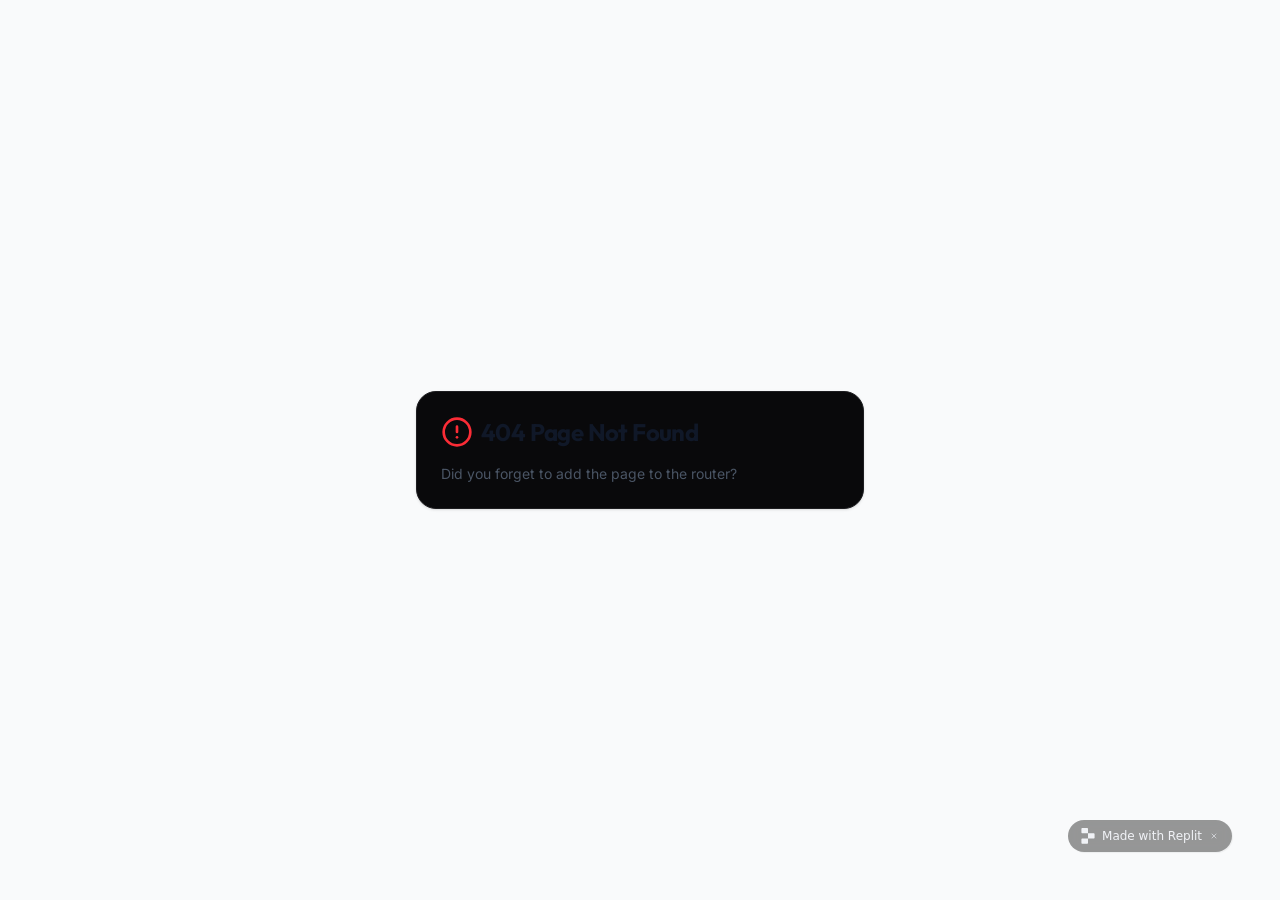
==== index.html @ 991da62d "test" ====
<!DOCTYPE html>
<html lang="en">
  <head>
    <meta charset="UTF-8" />
    <meta name="viewport" content="width=device-width, initial-scale=1.0, maximum-scale=1" />

    <title>VocalFluxStudio | Secure Dubbing & Voiceover Platform</title>
    <meta name="description" content="VocalFluxStudio is a secure, no-contact voice dubbing marketplace. Voice. Secure. Delivered. No calls. No leaks. Just perfect dubs." />

    <meta property="og:title" content="VocalFluxStudio | Secure Dubbing Platform" />
    <meta property="og:description" content="Secure, no-contact voice dubbing marketplace. End-to-End Encrypted. Verified Studios." />
    <meta property="og:type" content="website" />
    <meta property="og:image" content="opengraph.jpg" />
    <meta name="twitter:card" content="summary_large_image" />
    <meta name="twitter:site" content="@VocalFluxStudio" />
    <meta name="twitter:title" content="VocalFluxStudio" />
    <meta name="twitter:description" content="Voice. Secure. Delivered. The professional platform for voiceovers and dubbing." />
    <meta name="twitter:image" content="opengraph.jpg" />

    <link rel="icon" type="image/png" href="favicon.png" />
    
    <!-- Ultra-Robust Font Loading -->
    <link rel="preconnect" href="https://fonts.googleapis.com" crossorigin>
    <link rel="preconnect" href="https://fonts.gstatic.com" crossorigin>
    <link href="https://fonts.googleapis.com/css2?family=Inter:wght@100..900&family=Outfit:wght@100..900&family=Space+Grotesk:wght@300..700&display=swap" rel="stylesheet" media="print" onload="this.media='all'">
    <noscript>
      <link href="https://fonts.googleapis.com/css2?family=Inter:wght@100..900&family=Outfit:wght@100..900&family=Space+Grotesk:wght@300..700&display=swap" rel="stylesheet">
    </noscript>
    <script type="module" crossorigin src="index-DhjGQhTn.js"></script>
    <link rel="stylesheet" crossorigin href="index-BLpfRZgO.css">
  </head>
  <body>
    <div id="root"></div>
  <script src="replit-pill.global.js" data-referral-code="n1iaxb34mnr5" data-repl-id="b7fa5604-c000-465d-a30b-2af49e72dc2f"></script></body>
</html>
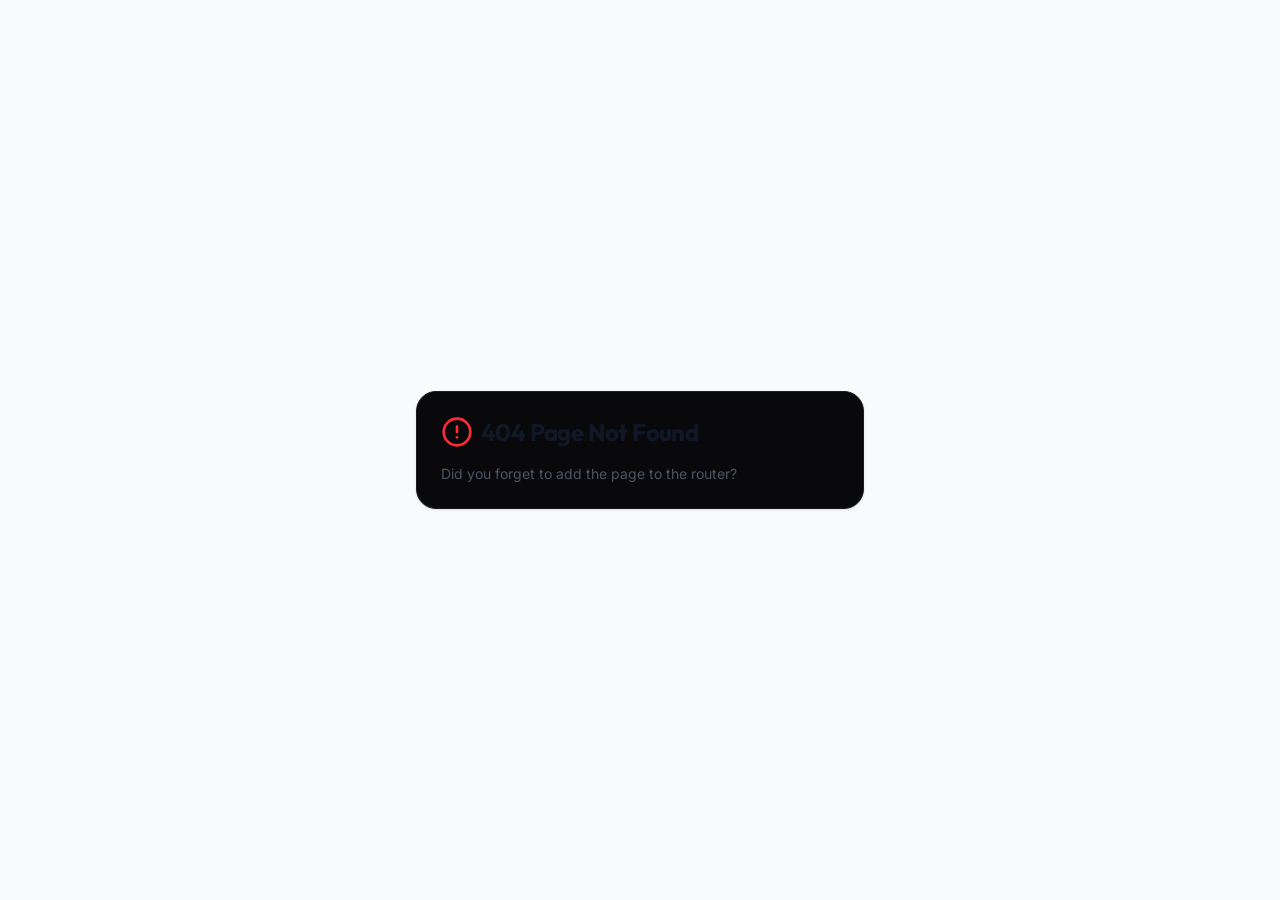
==== commit edf3250e: "done" ====
--- a/index.html
+++ b/index.html
@@ -31,5 +31,5 @@
   </head>
   <body>
     <div id="root"></div>
-  <script src="replit-pill.global.js" data-referral-code="n1iaxb34mnr5" data-repl-id="b7fa5604-c000-465d-a30b-2af49e72dc2f"></script></body>
+  </body>
 </html>
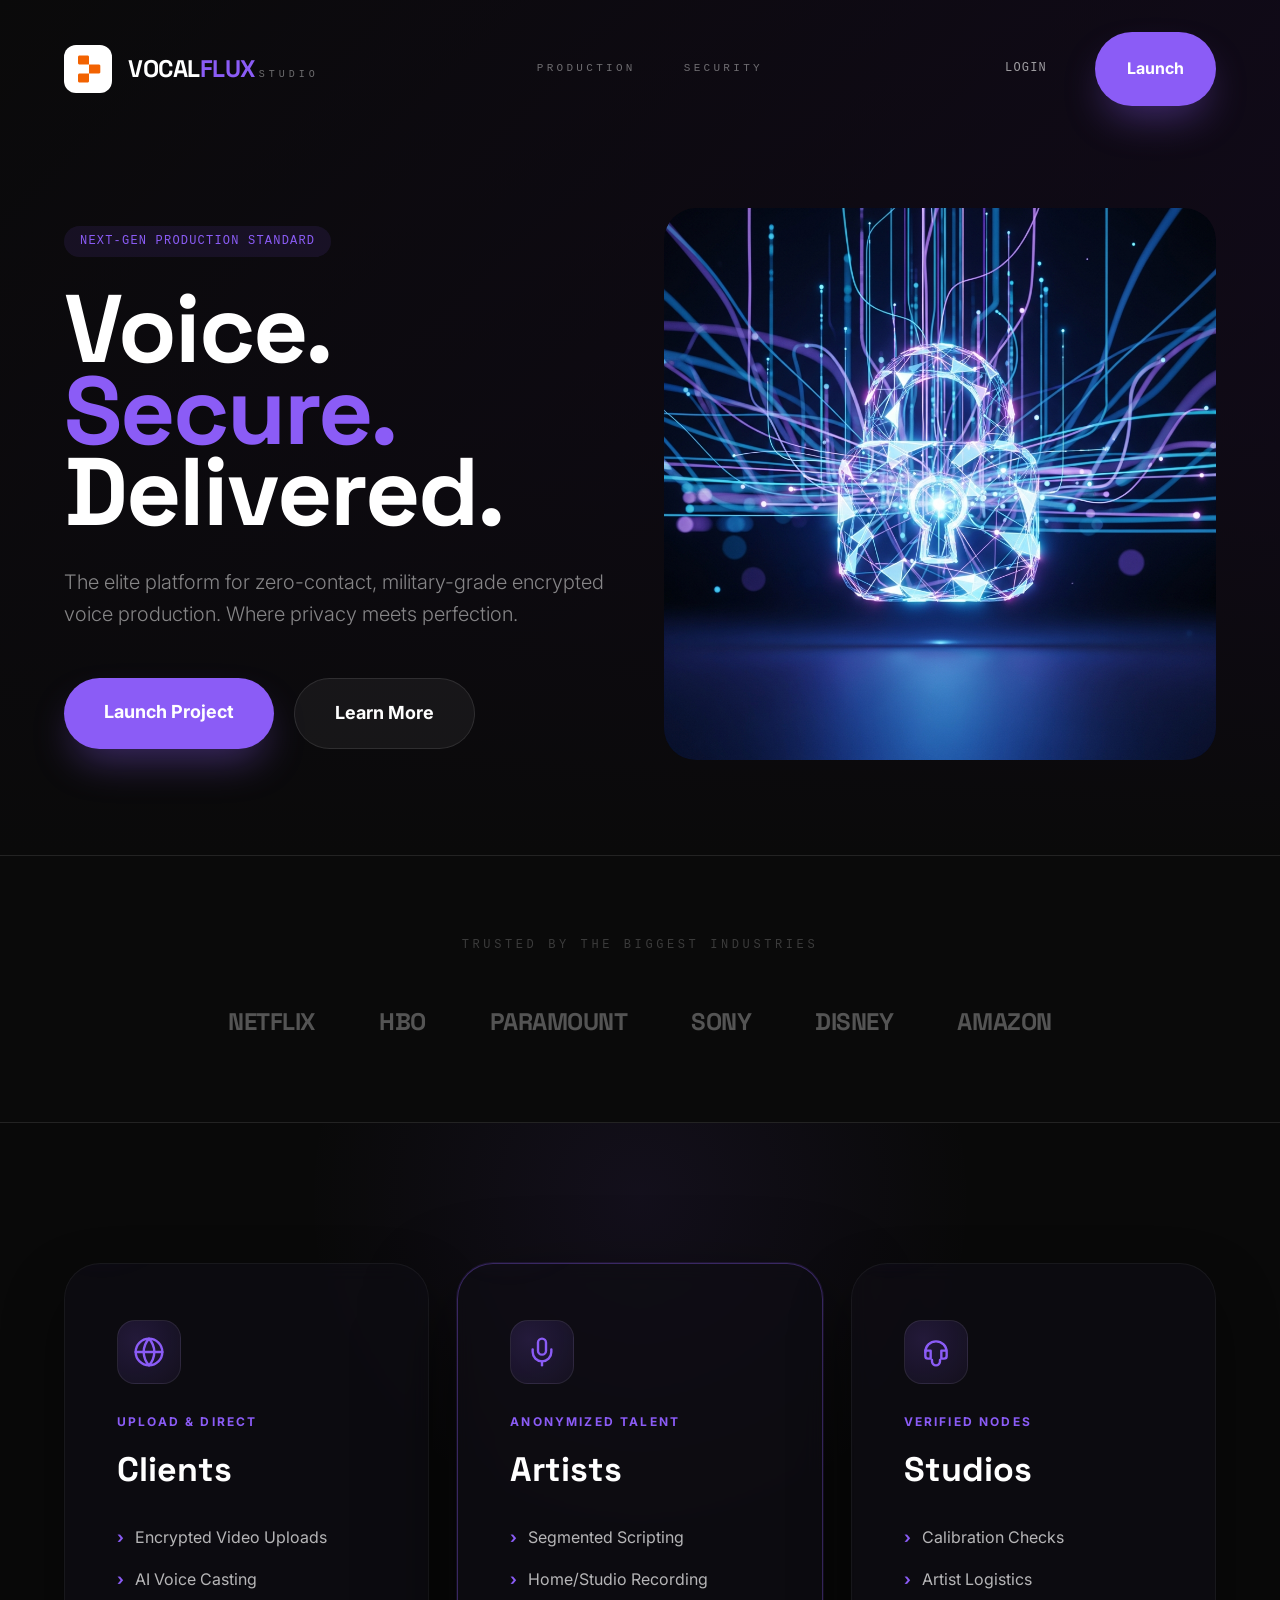
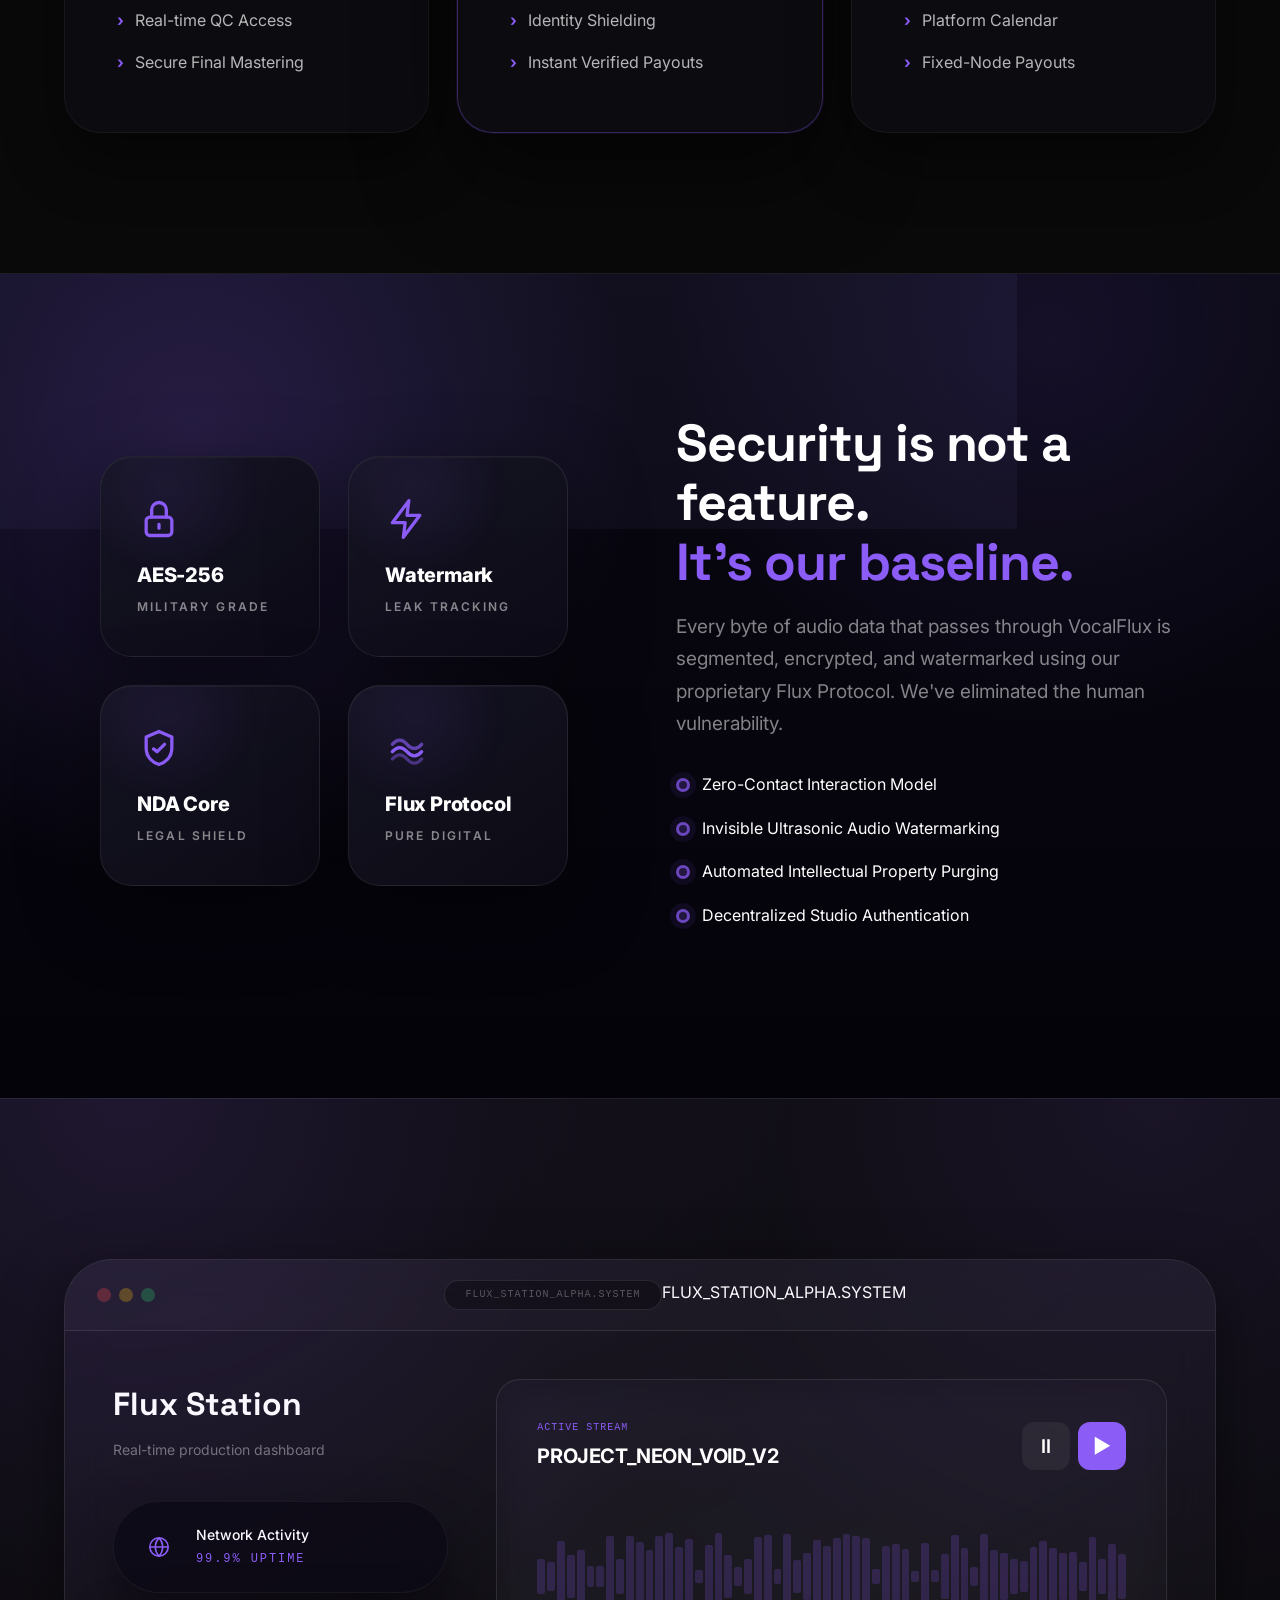
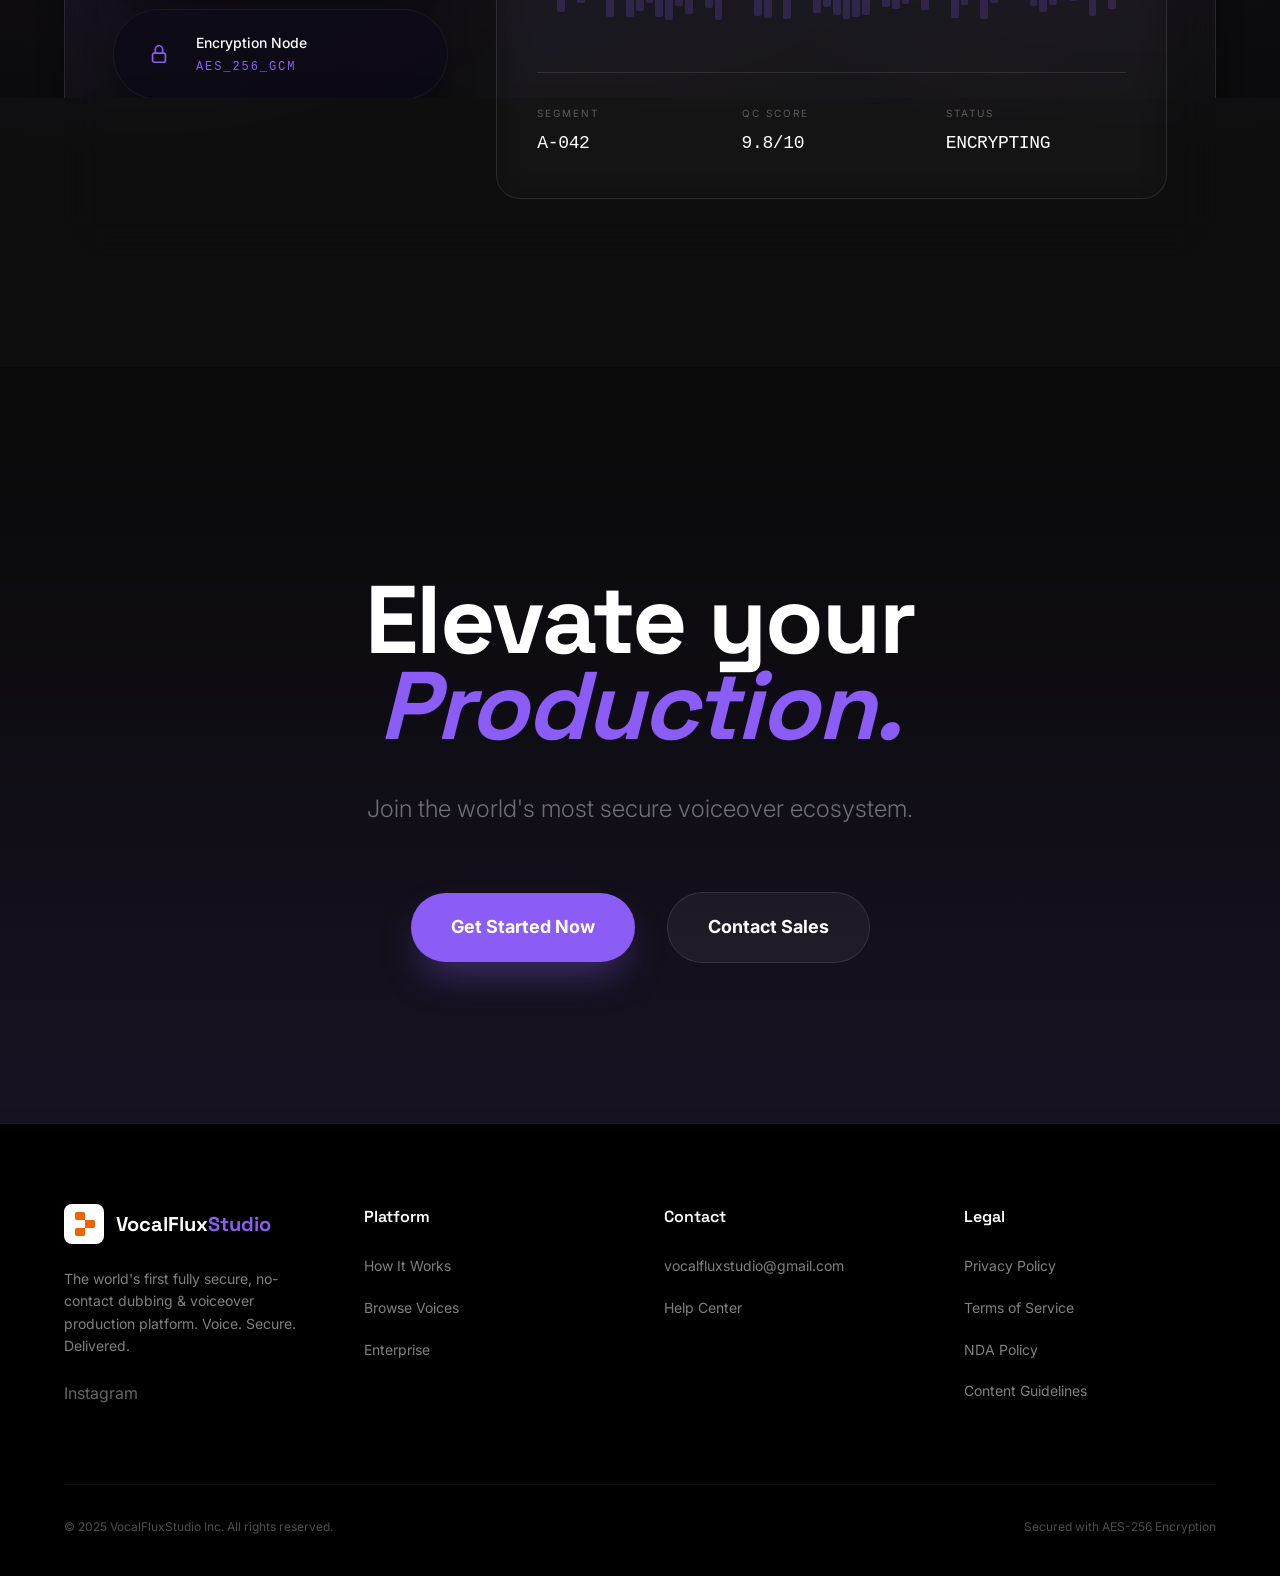
==== commit 8e2a35ae: "landing page" ====
--- a/index.html
+++ b/index.html
@@ -1,35 +1,373 @@
 <!DOCTYPE html>
 <html lang="en">
-  <head>
+<head>
     <meta charset="UTF-8" />
     <meta name="viewport" content="width=device-width, initial-scale=1.0, maximum-scale=1" />
-
     <title>VocalFluxStudio | Secure Dubbing & Voiceover Platform</title>
     <meta name="description" content="VocalFluxStudio is a secure, no-contact voice dubbing marketplace. Voice. Secure. Delivered. No calls. No leaks. Just perfect dubs." />
-
-    <meta property="og:title" content="VocalFluxStudio | Secure Dubbing Platform" />
-    <meta property="og:description" content="Secure, no-contact voice dubbing marketplace. End-to-End Encrypted. Verified Studios." />
-    <meta property="og:type" content="website" />
-    <meta property="og:image" content="opengraph.jpg" />
-    <meta name="twitter:card" content="summary_large_image" />
-    <meta name="twitter:site" content="@VocalFluxStudio" />
-    <meta name="twitter:title" content="VocalFluxStudio" />
-    <meta name="twitter:description" content="Voice. Secure. Delivered. The professional platform for voiceovers and dubbing." />
-    <meta name="twitter:image" content="opengraph.jpg" />
-
     <link rel="icon" type="image/png" href="favicon.png" />
-    
-    <!-- Ultra-Robust Font Loading -->
     <link rel="preconnect" href="https://fonts.googleapis.com" crossorigin>
     <link rel="preconnect" href="https://fonts.gstatic.com" crossorigin>
-    <link href="https://fonts.googleapis.com/css2?family=Inter:wght@100..900&family=Outfit:wght@100..900&family=Space+Grotesk:wght@300..700&display=swap" rel="stylesheet" media="print" onload="this.media='all'">
-    <noscript>
-      <link href="https://fonts.googleapis.com/css2?family=Inter:wght@100..900&family=Outfit:wght@100..900&family=Space+Grotesk:wght@300..700&display=swap" rel="stylesheet">
-    </noscript>
-    <script type="module" crossorigin src="index-DhjGQhTn.js"></script>
-    <link rel="stylesheet" crossorigin href="index-BLpfRZgO.css">
-  </head>
-  <body>
-    <div id="root"></div>
-  </body>
+    <link href="https://fonts.googleapis.com/css2?family=Inter:wght@100..900&family=Outfit:wght@100..900&family=Space+Grotesk:wght@300..700&display=swap" rel="stylesheet">
+    <link rel="stylesheet" href="styles.css">
+</head>
+<body>
+    <!-- Navigation -->
+    <nav id="navbar" class="navbar">
+        <div class="container">
+            <div class="nav-content">
+                <a href="/" class="logo">
+                    <div class="logo-icon">
+                        <img src="favicon.png" alt="VocalFluxStudio">
+                    </div>
+                    <div class="logo-text">
+                        <span class="logo-main">VOCAL<span class="logo-accent">FLUX</span></span>
+                        <span class="logo-sub">Studio</span>
+                    </div>
+                </a>
+                <div class="nav-links">
+                    <a href="#how-it-works">Production</a>
+                    <a href="#features">Security</a>
+                </div>
+                <div class="nav-actions">
+                    <a href="/auth" class="btn-ghost">Login</a>
+                    <a href="/auth" class="btn-primary">Launch</a>
+                </div>
+                <button class="mobile-menu-toggle" id="mobileMenuToggle">
+                    <span></span>
+                    <span></span>
+                    <span></span>
+                </button>
+            </div>
+        </div>
+        <!-- Mobile Menu -->
+        <div class="mobile-menu" id="mobileMenu">
+            <div class="mobile-menu-content">
+                <a href="#how-it-works" class="mobile-link">Production</a>
+                <a href="#features" class="mobile-link">Security</a>
+                <a href="/auth" class="btn-outline-mobile">Login</a>
+                <a href="/auth" class="btn-primary-mobile">Launch Project</a>
+            </div>
+        </div>
+    </nav>
+
+    <!-- Hero Section -->
+    <section class="hero">
+        <div class="hero-background">
+            <div class="hero-overlay"></div>
+        </div>
+        <div class="container">
+            <div class="hero-content">
+                <div class="hero-text">
+                    <div class="badge">Next-Gen Production Standard</div>
+                    <h1>Voice.<br><span class="accent">Secure.</span><br>Delivered.</h1>
+                    <p>The elite platform for zero-contact, military-grade encrypted voice production. Where privacy meets perfection.</p>
+                    <div class="hero-actions">
+                        <a href="/auth" class="btn-primary-large">Launch Project</a>
+                        <a href="#features" class="btn-outline-large">Learn More</a>
+                    </div>
+                </div>
+                <div class="hero-image">
+                    <div class="image-wrapper">
+                        <img src="hero.png" alt="VocalFluxStudio Platform">
+                    </div>
+                </div>
+            </div>
+        </div>
+    </section>
+
+    <!-- Trusted By Section -->
+    <section class="trusted-by">
+        <div class="container">
+            <p class="section-label">Trusted by the biggest industries</p>
+            <div class="brands">
+                <span>NETFLIX</span>
+                <span>HBO</span>
+                <span>PARAMOUNT</span>
+                <span>SONY</span>
+                <span>DISNEY</span>
+                <span>AMAZON</span>
+            </div>
+        </div>
+    </section>
+
+    <!-- How It Works Section -->
+    <section id="how-it-works" class="how-it-works">
+        <div class="container">
+            <div class="how-cards">
+                <article class="how-card">
+                    <div class="how-icon globe">
+                        <svg viewBox="0 0 24 24" fill="none" stroke="currentColor" stroke-linecap="round" stroke-linejoin="round">
+                            <circle cx="12" cy="12" r="10" />
+                            <path d="M2 12h20" />
+                            <path d="M12 2a15.3 15.3 0 0 1 4 10 15.3 15.3 0 0 1-4 10 15.3 15.3 0 0 1-4-10 15.3 15.3 0 0 1 4-10Z" />
+                        </svg>
+                    </div>
+                    <p class="how-kicker">Upload & Direct</p>
+                    <h3>Clients</h3>
+                    <ul class="how-list">
+                        <li>Encrypted Video Uploads</li>
+                        <li>AI Voice Casting</li>
+                        <li>Real-time QC Access</li>
+                        <li>Secure Final Mastering</li>
+                    </ul>
+                </article>
+                <article class="how-card featured">
+                    <div class="how-icon mic">
+                        <svg viewBox="0 0 24 24" fill="none" stroke="currentColor" stroke-linecap="round" stroke-linejoin="round">
+                            <rect x="9" y="2" width="6" height="12" rx="3" />
+                            <path d="M5 10v2a7 7 0 0 0 14 0v-2" />
+                            <path d="M12 19v3" />
+                        </svg>
+                    </div>
+                    <p class="how-kicker">Anonymized Talent</p>
+                    <h3>Artists</h3>
+                    <ul class="how-list">
+                        <li>Segmented Scripting</li>
+                        <li>Home/Studio Recording</li>
+                        <li>Identity Shielding</li>
+                        <li>Instant Verified Payouts</li>
+                    </ul>
+                </article>
+                <article class="how-card">
+                    <div class="how-icon headset">
+                        <svg viewBox="0 0 24 24" fill="none" stroke="currentColor" stroke-linecap="round" stroke-linejoin="round">
+                            <path d="M4 12a8 8 0 0 1 16 0v3a2 2 0 0 1-2 2h-2v-6h4" />
+                            <path d="M4 12v3a2 2 0 0 0 2 2h2v-6H4" />
+                            <path d="M9 18v1a3 3 0 0 0 6 0v-1" />
+                        </svg>
+                    </div>
+                    <p class="how-kicker">Verified Nodes</p>
+                    <h3>Studios</h3>
+                    <ul class="how-list">
+                        <li>Calibration Checks</li>
+                        <li>Artist Logistics</li>
+                        <li>Platform Calendar</li>
+                        <li>Fixed-Node Payouts</li>
+                    </ul>
+                </article>
+            </div>
+        </div>
+    </section>
+
+    <!-- Security Features Section -->
+    <section id="features" class="security-features">
+        <div class="container">
+            <div class="security-layout">
+                <div class="security-left">
+                    <div class="security-grid">
+                        <article class="security-item">
+                            <div class="security-icon" aria-hidden="true">
+                                <svg viewBox="0 0 24 24" fill="none" stroke="currentColor" stroke-linecap="round" stroke-linejoin="round">
+                                    <rect x="5" y="11" width="14" height="10" rx="2" />
+                                    <path d="M8 11V7a4 4 0 0 1 8 0v4" />
+                                    <path d="M12 15v2" />
+                                </svg>
+                            </div>
+                            <div class="security-title">AES-256</div>
+                            <div class="security-desc">Military grade</div>
+                        </article>
+                        <article class="security-item">
+                            <div class="security-icon" aria-hidden="true">
+                                <svg viewBox="0 0 24 24" fill="none" stroke="currentColor" stroke-linecap="round" stroke-linejoin="round">
+                                    <path d="M13 2 4 14h7l-1 8 9-12h-7l1-8Z" />
+                                </svg>
+                            </div>
+                            <div class="security-title">Watermark</div>
+                            <div class="security-desc">Leak tracking</div>
+                        </article>
+                        <article class="security-item">
+                            <div class="security-icon" aria-hidden="true">
+                                <svg viewBox="0 0 24 24" fill="none" stroke="currentColor" stroke-linecap="round" stroke-linejoin="round">
+                                    <path d="M12 3 5 6v6c0 5 3.5 8 7 9 3.5-1 7-4 7-9V6l-7-3Z" />
+                                    <path d="M9 12.5 11 14l4-4" />
+                                </svg>
+                            </div>
+                            <div class="security-title">NDA Core</div>
+                            <div class="security-desc">Legal shield</div>
+                        </article>
+                        <article class="security-item">
+                            <div class="security-icon" aria-hidden="true">
+                                <svg viewBox="0 0 24 24" fill="none" stroke="currentColor" stroke-linecap="round" stroke-linejoin="round">
+                                    <path d="M4 14c2.5-3 5.5-3 8 0s5.5 3 8 0" />
+                                    <path d="M4 10c2.5-3 5.5-3 8 0s5.5 3 8 0" opacity="0.65" />
+                                    <path d="M4 18c2.5-3 5.5-3 8 0s5.5 3 8 0" opacity="0.45" />
+                                </svg>
+                            </div>
+                            <div class="security-title">Flux Protocol</div>
+                            <div class="security-desc">Pure digital</div>
+                        </article>
+                    </div>
+                </div>
+                <div class="security-right">
+                    <div class="security-heading">
+                        <h2>Security is not a feature.<br><span class="accent">It's our baseline.</span></h2>
+                        <p>Every byte of audio data that passes through VocalFlux is segmented, encrypted, and watermarked using our proprietary Flux Protocol. We've eliminated the human vulnerability.</p>
+                    </div>
+                    <ul class="security-points">
+                        <li><span class="point-dot"></span>Zero-Contact Interaction Model</li>
+                        <li><span class="point-dot"></span>Invisible Ultrasonic Audio Watermarking</li>
+                        <li><span class="point-dot"></span>Automated Intellectual Property Purging</li>
+                        <li><span class="point-dot"></span>Decentralized Studio Authentication</li>
+                    </ul>
+                </div>
+            </div>
+        </div>
+    </section>
+
+    <!-- Flux Station Dashboard Section -->
+    <section class="flux-station-section">
+        <div class="container">
+            <div class="flux-station-card">
+                <div class="flux-station-header">
+                    <div class="window-controls">
+                        <span class="window-dot red"></span>
+                        <span class="window-dot yellow"></span>
+                        <span class="window-dot green"></span>
+                    </div>
+                    <div class="flux-station-title">FLUX_STATION_ALPHA.SYSTEM</div>
+                </div>
+                <div class="flux-station-content">
+                    <div class="flux-station-sidebar">
+                        <div class="flux-station-info">
+                            <h3>Flux Station</h3>
+                            <p>Real-time production dashboard</p>
+                        </div>
+                        <div class="flux-station-stats">
+                            <div class="flux-stat-item">
+                                <div class="flux-stat-icon" aria-hidden="true">
+                                    <svg viewBox="0 0 24 24" fill="none" stroke="currentColor" stroke-linecap="round" stroke-linejoin="round">
+                                        <circle cx="12" cy="12" r="10" />
+                                        <path d="M2 12h20" />
+                                        <path d="M12 2a15.3 15.3 0 0 1 4 10 15.3 15.3 0 0 1-4 10 15.3 15.3 0 0 1-4-10 15.3 15.3 0 0 1 4-10Z" />
+                                    </svg>
+                                </div>
+                                <div class="flux-stat-details">
+                                    <div class="flux-stat-label">Network Activity</div>
+                                    <div class="flux-stat-value">99.9% Uptime</div>
+                                </div>
+                            </div>
+                            <div class="flux-stat-item">
+                                <div class="flux-stat-icon" aria-hidden="true">
+                                    <svg viewBox="0 0 24 24" fill="none" stroke="currentColor" stroke-linecap="round" stroke-linejoin="round">
+                                        <rect x="5" y="11" width="14" height="10" rx="2" />
+                                        <path d="M8 11V7a4 4 0 0 1 8 0v4" />
+                                    </svg>
+                                </div>
+                                <div class="flux-stat-details">
+                                    <div class="flux-stat-label">Encryption Node</div>
+                                    <div class="flux-stat-value">AES_256_GCM</div>
+                                </div>
+                            </div>
+                            <div class="flux-stat-item">
+                                <div class="flux-stat-icon" aria-hidden="true">
+                                    <svg viewBox="0 0 24 24" fill="none" stroke="currentColor" stroke-linecap="round" stroke-linejoin="round">
+                                        <path d="M4 18c2.5-3 5.5-3 8 0s5.5 3 8 0" />
+                                        <path d="M4 10c2.5-3 5.5-3 8 0s5.5 3 8 0" opacity="0.65" />
+                                        <path d="M4 6c2.5-3 5.5-3 8 0s5.5 3 8 0" opacity="0.4" />
+                                    </svg>
+                                </div>
+                                <div class="flux-stat-details">
+                                    <div class="flux-stat-label">Latency Score</div>
+                                    <div class="flux-stat-value">12ms GLOBAL</div>
+                                </div>
+                            </div>
+                        </div>
+                    </div>
+                    <div class="flux-station-main">
+                        <div class="flux-station-panel">
+                            <div class="flux-panel-header">
+                                <div>
+                                    <div class="flux-panel-label">Active Stream</div>
+                                    <div class="flux-panel-title">PROJECT_NEON_VOID_V2</div>
+                                </div>
+                                <div class="flux-panel-actions">
+                                    <div class="flux-action-btn">⏸</div>
+                                    <div class="flux-action-btn primary">▶</div>
+                                </div>
+                            </div>
+                            <div class="flux-audio-visualizer">
+                                <div class="audio-bars" id="audioBars"></div>
+                            </div>
+                            <div class="flux-panel-stats">
+                                <div class="flux-panel-stat">
+                                    <div class="flux-panel-stat-label">Segment</div>
+                                    <div class="flux-panel-stat-value">A-042</div>
+                                </div>
+                                <div class="flux-panel-stat">
+                                    <div class="flux-panel-stat-label">QC Score</div>
+                                    <div class="flux-panel-stat-value">9.8/10</div>
+                                </div>
+                                <div class="flux-panel-stat">
+                                    <div class="flux-panel-stat-label">Status</div>
+                                    <div class="flux-panel-stat-value">ENCRYPTING</div>
+                                </div>
+                            </div>
+                        </div>
+                    </div>
+                </div>
+            </div>
+        </div>
+    </section>
+
+    <!-- CTA Section -->
+    <section class="cta-section">
+        <div class="container">
+            <h2>Elevate your<br><span class="accent italic">Production.</span></h2>
+            <p>Join the world's most secure voiceover ecosystem.</p>
+            <div class="cta-actions">
+                <a href="/auth" class="btn-primary-large">Get Started Now</a>
+                <a href="#contact" class="btn-outline-large">Contact Sales</a>
+            </div>
+        </div>
+    </section>
+
+    <!-- Footer -->
+    <footer class="footer">
+        <div class="container">
+            <div class="footer-content">
+                <div class="footer-col">
+                    <a href="/" class="footer-logo">
+                        <img src="favicon.png" alt="VocalFluxStudio" style="width: 40px; height: 40px; border-radius: 8px;">
+                        <span>VocalFlux<span class="accent">Studio</span></span>
+                    </a>
+                    <p>The world's first fully secure, no-contact dubbing & voiceover production platform. Voice. Secure. Delivered.</p>
+                    <div class="social-links">
+                        <a href="https://www.instagram.com/vocalflux_studio" target="_blank" rel="noopener noreferrer">Instagram</a>
+                    </div>
+                </div>
+                <div class="footer-col">
+                    <h4>Platform</h4>
+                    <ul>
+                        <li><a href="#how-it-works">How It Works</a></li>
+                        <li><a href="#features">Browse Voices</a></li>
+                        <li><a href="#enterprise">Enterprise</a></li>
+                    </ul>
+                </div>
+                <div class="footer-col">
+                    <h4>Contact</h4>
+                    <ul>
+                        <li><a href="mailto:vocalfluxstudio@gmail.com">vocalfluxstudio@gmail.com</a></li>
+                        <li><a href="#help">Help Center</a></li>
+                    </ul>
+                </div>
+                <div class="footer-col">
+                    <h4>Legal</h4>
+                    <ul>
+                        <li><a href="#privacy">Privacy Policy</a></li>
+                        <li><a href="#terms">Terms of Service</a></li>
+                        <li><a href="#nda">NDA Policy</a></li>
+                        <li><a href="#guidelines">Content Guidelines</a></li>
+                    </ul>
+                </div>
+            </div>
+            <div class="footer-bottom">
+                <p>© 2025 VocalFluxStudio Inc. All rights reserved.</p>
+                <p>Secured with AES-256 Encryption</p>
+            </div>
+        </div>
+    </footer>
+
+    <script src="script.js"></script>
+</body>
 </html>
--- a/styles.css
+++ b/styles.css
@@ -0,0 +1,1263 @@
+/* Base Styles */
+* {
+    margin: 0;
+    padding: 0;
+    box-sizing: border-box;
+}
+
+:root {
+    --primary: #8b5cf6;
+    --background: #0a0a0a;
+    --foreground: #ffffff;
+    --white-10: rgba(255, 255, 255, 0.1);
+    --white-20: rgba(255, 255, 255, 0.2);
+    --white-30: rgba(255, 255, 255, 0.3);
+    --white-40: rgba(255, 255, 255, 0.4);
+    --white-50: rgba(255, 255, 255, 0.5);
+    --white-60: rgba(255, 255, 255, 0.6);
+    --white-70: rgba(255, 255, 255, 0.7);
+}
+
+body {
+    font-family: 'Inter', 'Outfit', 'Space Grotesk', sans-serif;
+    background-color: var(--background);
+    color: var(--foreground);
+    line-height: 1.6;
+    overflow-x: hidden;
+    position: relative;
+}
+
+body::before {
+    content: '';
+    position: fixed;
+    top: 0;
+    left: 0;
+    width: 100%;
+    height: 100%;
+    background-image: url('[data-uri]');
+    opacity: 0.4;
+    pointer-events: none;
+    z-index: 1;
+}
+
+.container {
+    max-width: 1200px;
+    margin: 0 auto;
+    padding: 0 24px;
+}
+
+/* Navigation */
+.navbar {
+    position: fixed;
+    top: 0;
+    width: 100%;
+    z-index: 1000;
+    padding: 32px 0;
+    background: transparent;
+    transition: all 0.5s ease;
+}
+
+.navbar.scrolled {
+    padding: 16px 0;
+    background: rgba(10, 10, 10, 0.4);
+    backdrop-filter: blur(24px);
+    -webkit-backdrop-filter: blur(24px);
+    border-bottom: 1px solid var(--white-10);
+}
+
+.nav-content {
+    display: flex;
+    align-items: center;
+    justify-content: space-between;
+}
+
+.logo {
+    display: flex;
+    align-items: center;
+    gap: 16px;
+    text-decoration: none;
+    color: var(--foreground);
+}
+
+.logo-icon {
+    width: 48px;
+    height: 48px;
+    border-radius: 12px;
+    background: white;
+    padding: 6px;
+    display: flex;
+    align-items: center;
+    justify-content: center;
+    overflow: hidden;
+}
+
+.logo-icon img {
+    width: 100%;
+    height: 100%;
+    object-fit: contain;
+}
+
+.logo-main {
+    font-family: 'Space Grotesk', sans-serif;
+    font-weight: 900;
+    font-size: 24px;
+    letter-spacing: -0.02em;
+}
+
+.logo-accent {
+    color: var(--primary);
+}
+
+.logo-sub {
+    font-size: 10px;
+    font-family: monospace;
+    letter-spacing: 0.4em;
+    color: var(--white-40);
+    text-transform: uppercase;
+    line-height: 1;
+}
+
+.nav-links {
+    display: none;
+    gap: 48px;
+}
+
+.nav-links a {
+    font-size: 11px;
+    font-family: monospace;
+    text-transform: uppercase;
+    letter-spacing: 0.3em;
+    color: var(--white-40);
+    text-decoration: none;
+    transition: color 0.3s;
+}
+
+.nav-links a:hover {
+    color: var(--primary);
+}
+
+.nav-actions {
+    display: none;
+    gap: 24px;
+    align-items: center;
+}
+
+.btn-ghost {
+    padding: 12px 24px;
+    background: transparent;
+    color: var(--white-60);
+    text-decoration: none;
+    font-family: monospace;
+    font-size: 12px;
+    letter-spacing: 0.1em;
+    text-transform: uppercase;
+    border-radius: 999px;
+    transition: all 0.3s;
+}
+
+.btn-ghost:hover {
+    color: var(--foreground);
+    background: var(--white-10);
+}
+
+.btn-primary {
+    padding: 24px 32px;
+    background: var(--primary);
+    color: var(--foreground);
+    text-decoration: none;
+    font-weight: bold;
+    border-radius: 999px;
+    box-shadow: 0 20px 40px -10px rgba(139, 92, 246, 0.4);
+    transition: all 0.5s;
+}
+
+.btn-primary:hover {
+    transform: scale(1.05);
+    background: rgba(139, 92, 246, 0.9);
+}
+
+.mobile-menu-toggle {
+    display: flex;
+    flex-direction: column;
+    gap: 4px;
+    background: transparent;
+    border: none;
+    cursor: pointer;
+    padding: 8px;
+}
+
+.mobile-menu-toggle span {
+    width: 24px;
+    height: 2px;
+    background: var(--white-60);
+    transition: all 0.3s;
+}
+
+.mobile-menu {
+    display: none;
+    position: fixed;
+    inset: 0;
+    top: 0;
+    height: 100vh;
+    width: 100%;
+    background: rgba(10, 10, 10, 0.98);
+    backdrop-filter: blur(48px);
+    z-index: 999;
+    padding: 120px 48px;
+}
+
+.mobile-menu.active {
+    display: flex;
+    flex-direction: column;
+    align-items: center;
+    justify-content: center;
+    gap: 48px;
+}
+
+.mobile-link {
+    font-size: 36px;
+    font-weight: bold;
+    color: var(--foreground);
+    text-decoration: none;
+    transition: color 0.3s;
+}
+
+.mobile-link:hover {
+    color: var(--primary);
+}
+
+.btn-outline-mobile,
+.btn-primary-mobile {
+    width: 100%;
+    padding: 24px;
+    border-radius: 999px;
+    text-decoration: none;
+    text-align: center;
+    font-size: 20px;
+    font-weight: bold;
+}
+
+.btn-outline-mobile {
+    border: 1px solid var(--white-10);
+    color: var(--foreground);
+}
+
+.btn-primary-mobile {
+    background: var(--primary);
+    color: var(--foreground);
+}
+
+@media (min-width: 768px) {
+    .nav-links,
+    .nav-actions {
+        display: flex;
+    }
+    
+    .mobile-menu-toggle {
+        display: none;
+    }
+}
+
+/* Hero Section */
+.hero {
+    min-height: 95vh;
+    display: flex;
+    align-items: center;
+    padding-top: 120px;
+    position: relative;
+    overflow: hidden;
+}
+
+.hero-background {
+    position: absolute;
+    inset: 0;
+    z-index: 0;
+    background: linear-gradient(135deg, var(--background) 0%, #1a0a2e 100%);
+}
+
+.hero-overlay {
+    position: absolute;
+    inset: 0;
+    background: linear-gradient(to bottom, rgba(10, 10, 10, 0.4), rgba(10, 10, 10, 0.6), var(--background));
+}
+
+.hero-content {
+    position: relative;
+    z-index: 10;
+    display: grid;
+    grid-template-columns: 1fr;
+    gap: 48px;
+    align-items: center;
+}
+
+.hero-text {
+    max-width: 600px;
+}
+
+.badge {
+    display: inline-flex;
+    align-items: center;
+    gap: 8px;
+    padding: 6px 16px;
+    border-radius: 999px;
+    background: rgba(139, 92, 246, 0.1);
+    color: var(--primary);
+    font-size: 12px;
+    font-family: monospace;
+    text-transform: uppercase;
+    letter-spacing: 0.1em;
+    margin-bottom: 32px;
+}
+
+.hero-text h1 {
+    font-size: 72px;
+    font-weight: 900;
+    line-height: 0.85;
+    letter-spacing: -0.02em;
+    margin-bottom: 32px;
+    font-family: 'Space Grotesk', sans-serif;
+}
+
+.hero-text .accent {
+    color: var(--primary);
+}
+
+.hero-text p {
+    font-size: 20px;
+    color: var(--white-50);
+    margin-bottom: 48px;
+    line-height: 1.6;
+    font-weight: 300;
+}
+
+.hero-actions {
+    display: flex;
+    flex-direction: column;
+    gap: 20px;
+}
+
+.btn-primary-large,
+.btn-outline-large {
+    padding: 20px 40px;
+    border-radius: 999px;
+    text-decoration: none;
+    font-size: 18px;
+    font-weight: bold;
+    text-align: center;
+    transition: all 0.5s;
+}
+
+.btn-primary-large {
+    background: var(--primary);
+    color: var(--foreground);
+    box-shadow: 0 20px 40px -10px rgba(139, 92, 246, 0.4);
+}
+
+.btn-primary-large:hover {
+    transform: scale(1.02);
+    background: rgba(139, 92, 246, 0.9);
+}
+
+.btn-outline-large {
+    border: 1px solid var(--white-10);
+    color: var(--foreground);
+    background: rgba(255, 255, 255, 0.05);
+}
+
+.btn-outline-large:hover {
+    background: rgba(255, 255, 255, 0.1);
+    border-color: var(--white-20);
+}
+
+.hero-image {
+    display: none;
+}
+
+.image-wrapper {
+    width: 100%;
+    height: 100%;
+    border-radius: 32px;
+    overflow: hidden;
+    position: relative;
+}
+
+.image-wrapper img {
+    width: 100%;
+    height: 100%;
+    object-fit: cover;
+    border-radius: 32px;
+}
+
+@media (min-width: 1024px) {
+    .hero-content {
+        grid-template-columns: 1fr 1fr;
+    }
+    
+    .hero-text h1 {
+        font-size: 96px;
+    }
+    
+    .hero-actions {
+        flex-direction: row;
+    }
+    
+    .hero-image {
+        display: block;
+    }
+    
+    .image-wrapper {
+        min-height: 500px;
+    }
+}
+
+/* Trusted By Section */
+.trusted-by {
+    padding: 80px 0;
+    border-top: 1px solid var(--white-10);
+    border-bottom: 1px solid var(--white-10);
+}
+
+.section-label {
+    text-align: center;
+    color: var(--white-20);
+    font-size: 12px;
+    font-family: monospace;
+    text-transform: uppercase;
+    letter-spacing: 0.3em;
+    margin-bottom: 48px;
+}
+
+.brands {
+    display: flex;
+    flex-wrap: wrap;
+    justify-content: center;
+    align-items: center;
+    gap: 64px;
+    opacity: 0.3;
+    filter: grayscale(100%);
+}
+
+.brands span {
+    font-size: 24px;
+    font-weight: 900;
+    letter-spacing: -0.02em;
+    font-family: 'Space Grotesk', sans-serif;
+}
+
+/* How It Works Section */
+.how-it-works {
+    padding: 140px 0;
+    background: radial-gradient(circle at 50% 10%, rgba(139, 92, 246, 0.08), transparent 36%), rgba(0, 0, 0, 0.12);
+}
+
+.how-cards {
+    display: grid;
+    grid-template-columns: 1fr;
+    gap: 32px;
+}
+
+.how-card {
+    position: relative;
+    padding: 56px 52px;
+    border-radius: 36px;
+    background: rgba(15, 14, 20, 0.7);
+    border: 1px solid rgba(255, 255, 255, 0.05);
+    box-shadow: 0 28px 60px rgba(0, 0, 0, 0.45);
+    overflow: hidden;
+    backdrop-filter: blur(10px);
+    -webkit-backdrop-filter: blur(10px);
+    transition: transform 0.35s ease, box-shadow 0.35s ease, border-color 0.35s ease;
+}
+
+.how-card::before {
+    content: '';
+    position: absolute;
+    inset: -40% auto auto -20%;
+    width: 220px;
+    height: 220px;
+    background: radial-gradient(circle, rgba(139, 92, 246, 0.12), transparent 60%);
+    filter: blur(10px);
+    opacity: 0.8;
+    pointer-events: none;
+    transition: opacity 0.3s ease, transform 0.3s ease;
+}
+
+.how-card.featured {
+    border-color: rgba(139, 92, 246, 0.35);
+    box-shadow: 0 40px 90px rgba(0, 0, 0, 0.55), 0 0 0 1px rgba(139, 92, 246, 0.14);
+}
+
+.how-card.featured::before {
+    opacity: 1;
+    transform: translate3d(12px, -8px, 0) scale(1.08);
+}
+
+.how-card:hover {
+    transform: translateY(-6px);
+    border-color: rgba(139, 92, 246, 0.3);
+    box-shadow: 0 44px 100px rgba(0, 0, 0, 0.6);
+}
+
+.how-card:hover::before {
+    opacity: 1;
+    transform: translate3d(8px, -6px, 0) scale(1.05);
+}
+
+.how-icon {
+    width: 64px;
+    height: 64px;
+    border-radius: 18px;
+    border: 1px solid rgba(255, 255, 255, 0.08);
+    display: inline-flex;
+    align-items: center;
+    justify-content: center;
+    margin-bottom: 28px;
+    background: radial-gradient(circle at 30% 30%, rgba(139, 92, 246, 0.18), rgba(139, 92, 246, 0.06));
+    color: var(--primary);
+}
+
+.how-icon svg {
+    width: 32px;
+    height: 32px;
+    stroke-width: 1.8;
+}
+
+.how-kicker {
+    font-size: 12px;
+    letter-spacing: 0.18em;
+    text-transform: uppercase;
+    color: var(--primary);
+    margin-bottom: 12px;
+    font-weight: 700;
+}
+
+.how-card h3 {
+    font-size: 34px;
+    font-weight: 900;
+    margin-bottom: 28px;
+    font-family: 'Space Grotesk', sans-serif;
+}
+
+.how-list {
+    list-style: none;
+    display: grid;
+    gap: 16px;
+}
+
+.how-list li {
+    color: var(--white-70);
+    font-size: 16px;
+    position: relative;
+    padding-left: 18px;
+}
+
+.how-list li::before {
+    content: "›";
+    position: absolute;
+    left: 0;
+    top: 0;
+    color: var(--primary);
+    font-weight: 700;
+}
+
+@media (min-width: 900px) {
+    .how-cards {
+        grid-template-columns: repeat(3, 1fr);
+        gap: 28px;
+    }
+
+    .how-card {
+        height: 100%;
+    }
+}
+
+/* Security Features Section */
+.security-features {
+    position: relative;
+    padding: 140px 0 170px;
+    background:
+        radial-gradient(circle at 15% 20%, rgba(139, 92, 246, 0.18), transparent 35%),
+        radial-gradient(circle at 82% 8%, rgba(139, 92, 246, 0.1), transparent 30%),
+        linear-gradient(180deg, #090812 0%, #04030a 100%);
+    border-top: 1px solid var(--white-10);
+    border-bottom: 1px solid var(--white-10);
+    overflow: hidden;
+}
+
+.security-features::before {
+    content: '';
+    position: absolute;
+    inset: 0;
+    background:
+        url('[data-uri]') repeat;
+    opacity: 0.35;
+    pointer-events: none;
+    mix-blend-mode: soft-light;
+    z-index: 0;
+}
+
+.security-features::after {
+    content: '';
+    position: absolute;
+    inset: 0;
+    background: linear-gradient(180deg, rgba(12, 11, 20, 0.7) 0%, rgba(6, 5, 11, 0.9) 70%, #06050b 100%);
+    pointer-events: none;
+    mix-blend-mode: screen;
+}
+
+.security-layout {
+    position: relative;
+    z-index: 1;
+    display: grid;
+    grid-template-columns: 1fr;
+    gap: 60px;
+    align-items: center;
+}
+
+.security-grid {
+    display: grid;
+    grid-template-columns: repeat(2, minmax(220px, 1fr));
+    gap: 28px;
+    max-width: 760px;
+}
+
+.security-left {
+    display: flex;
+    justify-content: center;
+}
+
+.security-item {
+    position: relative;
+    padding: 40px 36px;
+    border-radius: 32px;
+    background: linear-gradient(145deg, rgba(22, 21, 35, 0.92), rgba(12, 11, 22, 0.94));
+    border: 1px solid rgba(255, 255, 255, 0.08);
+    box-shadow:
+        0 24px 80px rgba(0, 0, 0, 0.45),
+        inset 0 1px 0 rgba(255, 255, 255, 0.04);
+    transition: transform 0.35s ease, border-color 0.35s ease, box-shadow 0.35s ease;
+    overflow: hidden;
+}
+
+.security-item::before {
+    content: '';
+    position: absolute;
+    inset: -40% auto auto -20%;
+    width: 220px;
+    height: 220px;
+    background: radial-gradient(circle, rgba(139, 92, 246, 0.12) 0%, transparent 60%);
+    filter: blur(8px);
+    opacity: 0.7;
+    transition: opacity 0.35s ease, transform 0.35s ease;
+    pointer-events: none;
+}
+
+.security-item:hover {
+    transform: translateY(-6px);
+    border-color: rgba(139, 92, 246, 0.35);
+    box-shadow:
+        0 32px 100px rgba(0, 0, 0, 0.55),
+        0 0 0 1px rgba(139, 92, 246, 0.06);
+}
+
+.security-item:hover::before {
+    opacity: 1;
+    transform: translate3d(8px, -6px, 0) scale(1.05);
+}
+
+.security-icon {
+    width: 44px;
+    height: 44px;
+    display: inline-flex;
+    align-items: center;
+    justify-content: center;
+    color: var(--primary);
+    margin-bottom: 18px;
+}
+
+.security-icon svg {
+    width: 100%;
+    height: 100%;
+    stroke-width: 1.8;
+}
+
+.security-title {
+    font-size: 20px;
+    font-weight: 800;
+    letter-spacing: -0.01em;
+    margin-bottom: 6px;
+}
+
+.security-desc {
+    font-size: 12px;
+    letter-spacing: 0.18em;
+    text-transform: uppercase;
+    color: var(--white-50);
+    font-weight: 600;
+}
+
+.security-right {
+    max-width: 640px;
+    margin: 0 auto;
+}
+
+.security-heading h2 {
+    font-size: 44px;
+    font-weight: 900;
+    line-height: 1.15;
+    margin-bottom: 18px;
+    letter-spacing: -0.02em;
+    font-family: 'Space Grotesk', sans-serif;
+}
+
+.security-heading p {
+    color: var(--white-50);
+    font-size: 18px;
+    line-height: 1.7;
+    margin-bottom: 32px;
+}
+
+.security-points {
+    list-style: none;
+    display: grid;
+    gap: 18px;
+    color: var(--foreground);
+    font-size: 16px;
+}
+
+.security-points li {
+    display: flex;
+    align-items: center;
+    gap: 12px;
+}
+
+.point-dot {
+    width: 14px;
+    height: 14px;
+    border-radius: 50%;
+    background: rgba(139, 92, 246, 0.22);
+    border: 3px solid rgba(139, 92, 246, 0.7);
+    box-shadow: 0 0 0 6px rgba(139, 92, 246, 0.08);
+    flex-shrink: 0;
+}
+
+@media (min-width: 1024px) {
+    .security-layout {
+        grid-template-columns: 1fr 1fr;
+        gap: 72px;
+    }
+
+    .security-right {
+        justify-self: end;
+    }
+}
+
+@media (min-width: 1200px) {
+    .security-heading h2 {
+        font-size: 52px;
+    }
+
+    .security-heading p {
+        font-size: 19px;
+    }
+}
+
+/* Flux Station Section */
+.flux-station-section {
+    padding: 160px 0;
+    background:
+        radial-gradient(circle at 10% 0%, rgba(139, 92, 246, 0.16), transparent 45%),
+        radial-gradient(circle at 90% 0%, rgba(139, 92, 246, 0.12), transparent 45%),
+        var(--background);
+    position: relative;
+    overflow: hidden;
+}
+
+.flux-station-card {
+    max-width: 1152px;
+    margin: 0 auto;
+    border-radius: 48px;
+    overflow: hidden;
+    background: rgba(255, 255, 255, 0.02);
+    backdrop-filter: blur(20px);
+    -webkit-backdrop-filter: blur(20px);
+    border: 1px solid var(--white-10);
+    box-shadow: 0 20px 60px rgba(0, 0, 0, 0.5);
+    position: relative;
+}
+
+.flux-station-card::before {
+    content: '';
+    position: absolute;
+    inset: 0;
+    background: linear-gradient(to bottom right, rgba(139, 92, 246, 0.05), transparent);
+    pointer-events: none;
+}
+
+.flux-station-header {
+    display: flex;
+    align-items: center;
+    gap: 12px;
+    padding: 20px 32px;
+    border-bottom: 1px solid var(--white-10);
+    background: rgba(255, 255, 255, 0.02);
+}
+
+.window-controls {
+    display: flex;
+    gap: 8px;
+}
+
+.window-dot {
+    width: 14px;
+    height: 14px;
+    border-radius: 50%;
+}
+
+.window-dot.red {
+    background: rgba(239, 68, 68, 0.3);
+}
+
+.window-dot.yellow {
+    background: rgba(234, 179, 8, 0.3);
+}
+
+.window-dot.green {
+    background: rgba(34, 197, 94, 0.3);
+}
+
+.flux-station-title {
+    flex: 1;
+    display: flex;
+    justify-content: center;
+}
+
+.flux-station-title::before {
+    content: 'FLUX_STATION_ALPHA.SYSTEM';
+    padding: 6px 20px;
+    border-radius: 999px;
+    background: rgba(0, 0, 0, 0.4);
+    border: 1px solid var(--white-10);
+    font-size: 10px;
+    color: var(--white-30);
+    font-family: monospace;
+    letter-spacing: 0.1em;
+}
+
+.flux-station-content {
+    padding: 48px;
+    display: grid;
+    grid-template-columns: 1fr;
+    gap: 48px;
+}
+
+.flux-station-sidebar {
+    display: flex;
+    flex-direction: column;
+    gap: 40px;
+}
+
+.flux-station-info h3 {
+    font-size: 32px;
+    font-weight: 900;
+    margin-bottom: 8px;
+    font-family: 'Space Grotesk', sans-serif;
+}
+
+.flux-station-info p {
+    color: var(--white-40);
+    font-size: 14px;
+}
+
+.flux-station-stats {
+    display: flex;
+    flex-direction: column;
+    gap: 16px;
+}
+
+.flux-stat-item {
+    padding: 22px 34px;
+    border-radius: 999px;
+    background: rgba(10, 9, 16, 0.96);
+    border: 1px solid rgba(255, 255, 255, 0.05);
+    display: flex;
+    align-items: center;
+    justify-content: space-between;
+    gap: 16px;
+    box-shadow: 0 22px 55px rgba(0, 0, 0, 0.6);
+    transition: border-color 0.25s ease, box-shadow 0.25s ease, transform 0.25s ease;
+}
+
+.flux-stat-icon {
+    display: flex;
+    align-items: center;
+    justify-content: center;
+    margin-right: 10px;
+    color: var(--primary);
+}
+
+.flux-stat-icon svg {
+    width: 22px;
+    height: 22px;
+    stroke-width: 1.8;
+}
+
+.flux-stat-details {
+    flex: 1;
+    display: flex;
+    flex-direction: column;
+}
+
+.flux-stat-label {
+    font-size: 14px;
+    color: var(--white-80);
+    font-weight: 500;
+    margin-bottom: 4px;
+}
+
+.flux-stat-value {
+    font-size: 12px;
+    font-family: monospace;
+    color: var(--primary);
+    text-transform: uppercase;
+    letter-spacing: 0.16em;
+}
+
+.flux-stat-item:hover {
+    transform: translateY(-3px);
+    border-color: rgba(139, 92, 246, 0.45);
+    box-shadow: 0 26px 60px rgba(0, 0, 0, 0.7);
+}
+
+.flux-station-main {
+    width: 100%;
+}
+
+.flux-station-panel {
+    background: rgba(255, 255, 255, 0.01);
+    backdrop-filter: blur(20px);
+    -webkit-backdrop-filter: blur(20px);
+    border: 1px solid var(--white-10);
+    border-radius: 24px;
+    padding: 40px;
+}
+
+.flux-panel-header {
+    display: flex;
+    justify-content: space-between;
+    align-items: center;
+    margin-bottom: 40px;
+}
+
+.flux-panel-label {
+    font-size: 10px;
+    color: var(--primary);
+    font-family: monospace;
+    text-transform: uppercase;
+    letter-spacing: 0.1em;
+    margin-bottom: 4px;
+}
+
+.flux-panel-title {
+    font-size: 20px;
+    font-weight: bold;
+    text-transform: uppercase;
+    letter-spacing: -0.02em;
+    color: var(--foreground);
+}
+
+.flux-panel-actions {
+    display: flex;
+    gap: 8px;
+}
+
+.flux-action-btn {
+    width: 48px;
+    height: 48px;
+    border-radius: 12px;
+    background: rgba(255, 255, 255, 0.05);
+    display: flex;
+    align-items: center;
+    justify-content: center;
+    color: var(--foreground);
+    font-size: 20px;
+    cursor: pointer;
+    transition: all 0.3s;
+}
+
+.flux-action-btn:hover {
+    background: rgba(255, 255, 255, 0.1);
+}
+
+.flux-action-btn.primary {
+    background: var(--primary);
+}
+
+.flux-action-btn.primary:hover {
+    background: rgba(139, 92, 246, 0.9);
+}
+
+.flux-audio-visualizer {
+    height: 128px;
+    display: flex;
+    align-items: center;
+    gap: 2px;
+    margin-bottom: 32px;
+}
+
+.audio-bars {
+    display: flex;
+    align-items: center;
+    justify-content: center;
+    gap: 2px;
+    width: 100%;
+    height: 100%;
+}
+
+.audio-bar {
+    flex: 1;
+    background: rgba(139, 92, 246, 0.2);
+    border-radius: 2px;
+    min-height: 10px;
+    animation: audioWave 1.5s ease-in-out infinite;
+}
+
+@keyframes audioWave {
+    0%, 100% {
+        height: 10px;
+    }
+    50% {
+        height: 80px;
+    }
+}
+
+.flux-panel-stats {
+    display: grid;
+    grid-template-columns: repeat(3, 1fr);
+    gap: 24px;
+    padding-top: 32px;
+    border-top: 1px solid var(--white-10);
+}
+
+.flux-panel-stat-label {
+    font-size: 10px;
+    color: var(--white-30);
+    text-transform: uppercase;
+    letter-spacing: 0.2em;
+    margin-bottom: 8px;
+}
+
+.flux-panel-stat-value {
+    font-size: 18px;
+    font-family: monospace;
+    color: var(--foreground);
+    letter-spacing: -0.02em;
+}
+
+@media (min-width: 1024px) {
+    .flux-station-content {
+        grid-template-columns: 1fr 2fr;
+    }
+}
+
+/* CTA Section */
+.cta-section {
+    padding: 160px 0;
+    text-align: center;
+    position: relative;
+    background: linear-gradient(to top, rgba(139, 92, 246, 0.1), transparent);
+}
+
+.cta-section h2 {
+    font-size: 96px;
+    font-weight: 900;
+    line-height: 0.9;
+    letter-spacing: -0.02em;
+    margin-bottom: 40px;
+    font-family: 'Space Grotesk', sans-serif;
+}
+
+.cta-section .accent {
+    color: var(--primary);
+}
+
+.cta-section .italic {
+    font-style: italic;
+}
+
+.cta-section p {
+    font-size: 24px;
+    color: var(--white-40);
+    margin-bottom: 64px;
+    font-weight: 300;
+}
+
+.cta-actions {
+    display: flex;
+    flex-direction: column;
+    align-items: center;
+    justify-content: center;
+    gap: 32px;
+}
+
+@media (min-width: 640px) {
+    .cta-actions {
+        flex-direction: row;
+    }
+}
+
+/* Footer */
+.footer {
+    background: black;
+    border-top: 1px solid var(--white-10);
+    padding: 80px 0 40px;
+}
+
+.footer-content {
+    display: grid;
+    grid-template-columns: 1fr;
+    gap: 48px;
+    margin-bottom: 64px;
+}
+
+.footer-logo {
+    display: flex;
+    align-items: center;
+    gap: 12px;
+    margin-bottom: 24px;
+    text-decoration: none;
+    color: var(--foreground);
+}
+
+.footer-logo img {
+    width: 40px;
+    height: 40px;
+    border-radius: 8px;
+    background: white;
+    padding: 4px;
+}
+
+.footer-logo span {
+    font-size: 20px;
+    font-weight: bold;
+    font-family: 'Space Grotesk', sans-serif;
+}
+
+.footer-col p {
+    color: var(--white-50);
+    font-size: 14px;
+    line-height: 1.6;
+    margin-bottom: 24px;
+}
+
+.footer-col h4 {
+    font-size: 16px;
+    font-weight: 600;
+    margin-bottom: 24px;
+    font-family: 'Space Grotesk', sans-serif;
+}
+
+.footer-col ul {
+    list-style: none;
+}
+
+.footer-col ul li {
+    margin-bottom: 16px;
+}
+
+.footer-col ul a {
+    color: var(--white-50);
+    text-decoration: none;
+    font-size: 14px;
+    transition: color 0.3s;
+}
+
+.footer-col ul a:hover {
+    color: var(--primary);
+}
+
+.social-links {
+    display: flex;
+    gap: 16px;
+}
+
+.social-links a {
+    color: var(--white-40);
+    text-decoration: none;
+    transition: color 0.3s;
+}
+
+.social-links a:hover {
+    color: var(--primary);
+}
+
+.footer-bottom {
+    border-top: 1px solid rgba(255, 255, 255, 0.05);
+    padding-top: 32px;
+    display: flex;
+    flex-direction: column;
+    justify-content: space-between;
+    align-items: center;
+    gap: 16px;
+    color: var(--white-30);
+    font-size: 12px;
+}
+
+@media (min-width: 768px) {
+    .footer-content {
+        grid-template-columns: repeat(4, 1fr);
+    }
+    
+    .footer-bottom {
+        flex-direction: row;
+    }
+}
+
+/* Smooth Scrolling */
+html {
+    scroll-behavior: smooth;
+}
+
+/* Utility Classes */
+.accent {
+    color: var(--primary);
+}
+
+/* Additional refinements */
+.feature-icon {
+    transition: transform 0.7s;
+}
+
+.feature-card:hover .feature-icon {
+    transform: scale(1.1);
+}
+
+.btn-primary-large {
+    position: relative;
+    overflow: hidden;
+}
+
+.btn-primary-large::before {
+    content: '';
+    position: absolute;
+    top: 50%;
+    left: 50%;
+    width: 0;
+    height: 0;
+    border-radius: 50%;
+    background: rgba(255, 255, 255, 0.2);
+    transform: translate(-50%, -50%);
+    transition: width 0.6s, height 0.6s;
+}
+
+.btn-primary-large:hover::before {
+    width: 300px;
+    height: 300px;
+}
+
+/* Improve text rendering */
+h1, h2, h3, h4 {
+    -webkit-font-smoothing: antialiased;
+    -moz-osx-font-smoothing: grayscale;
+    text-rendering: optimizeLegibility;
+}
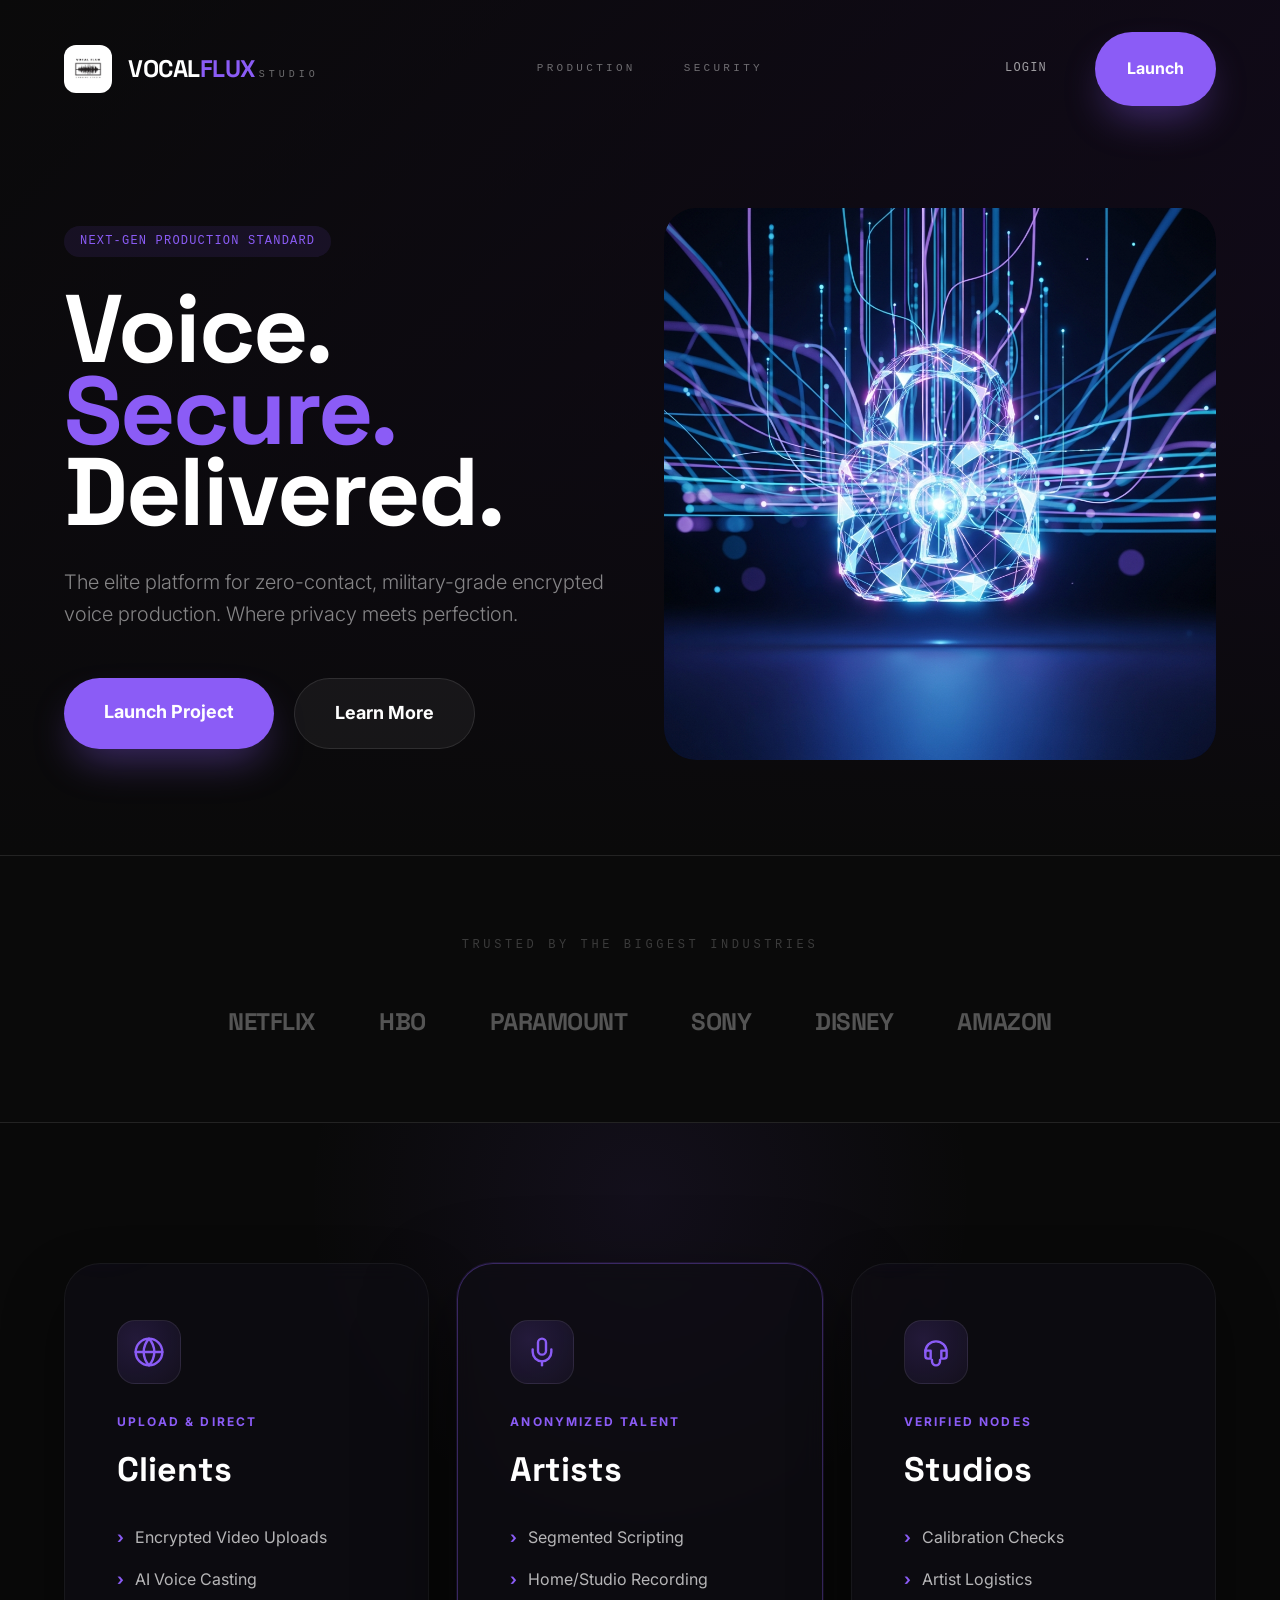
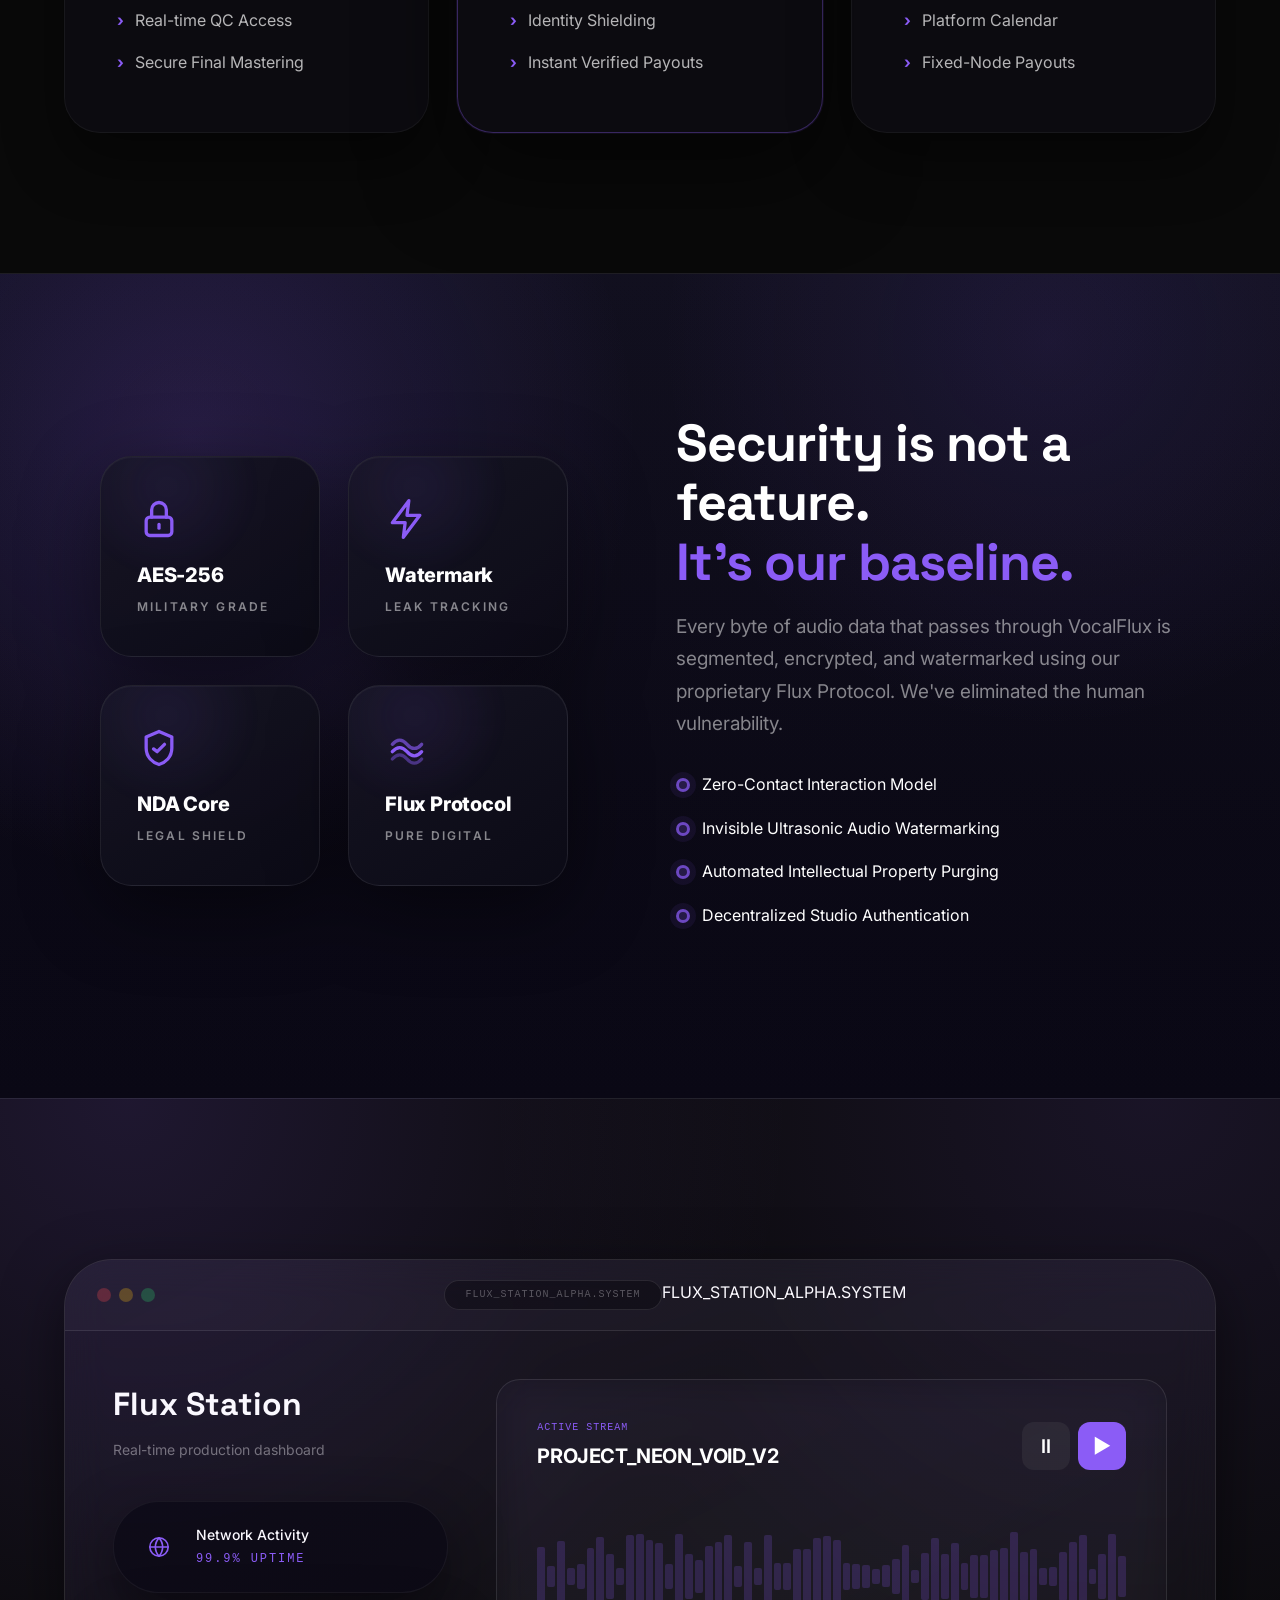
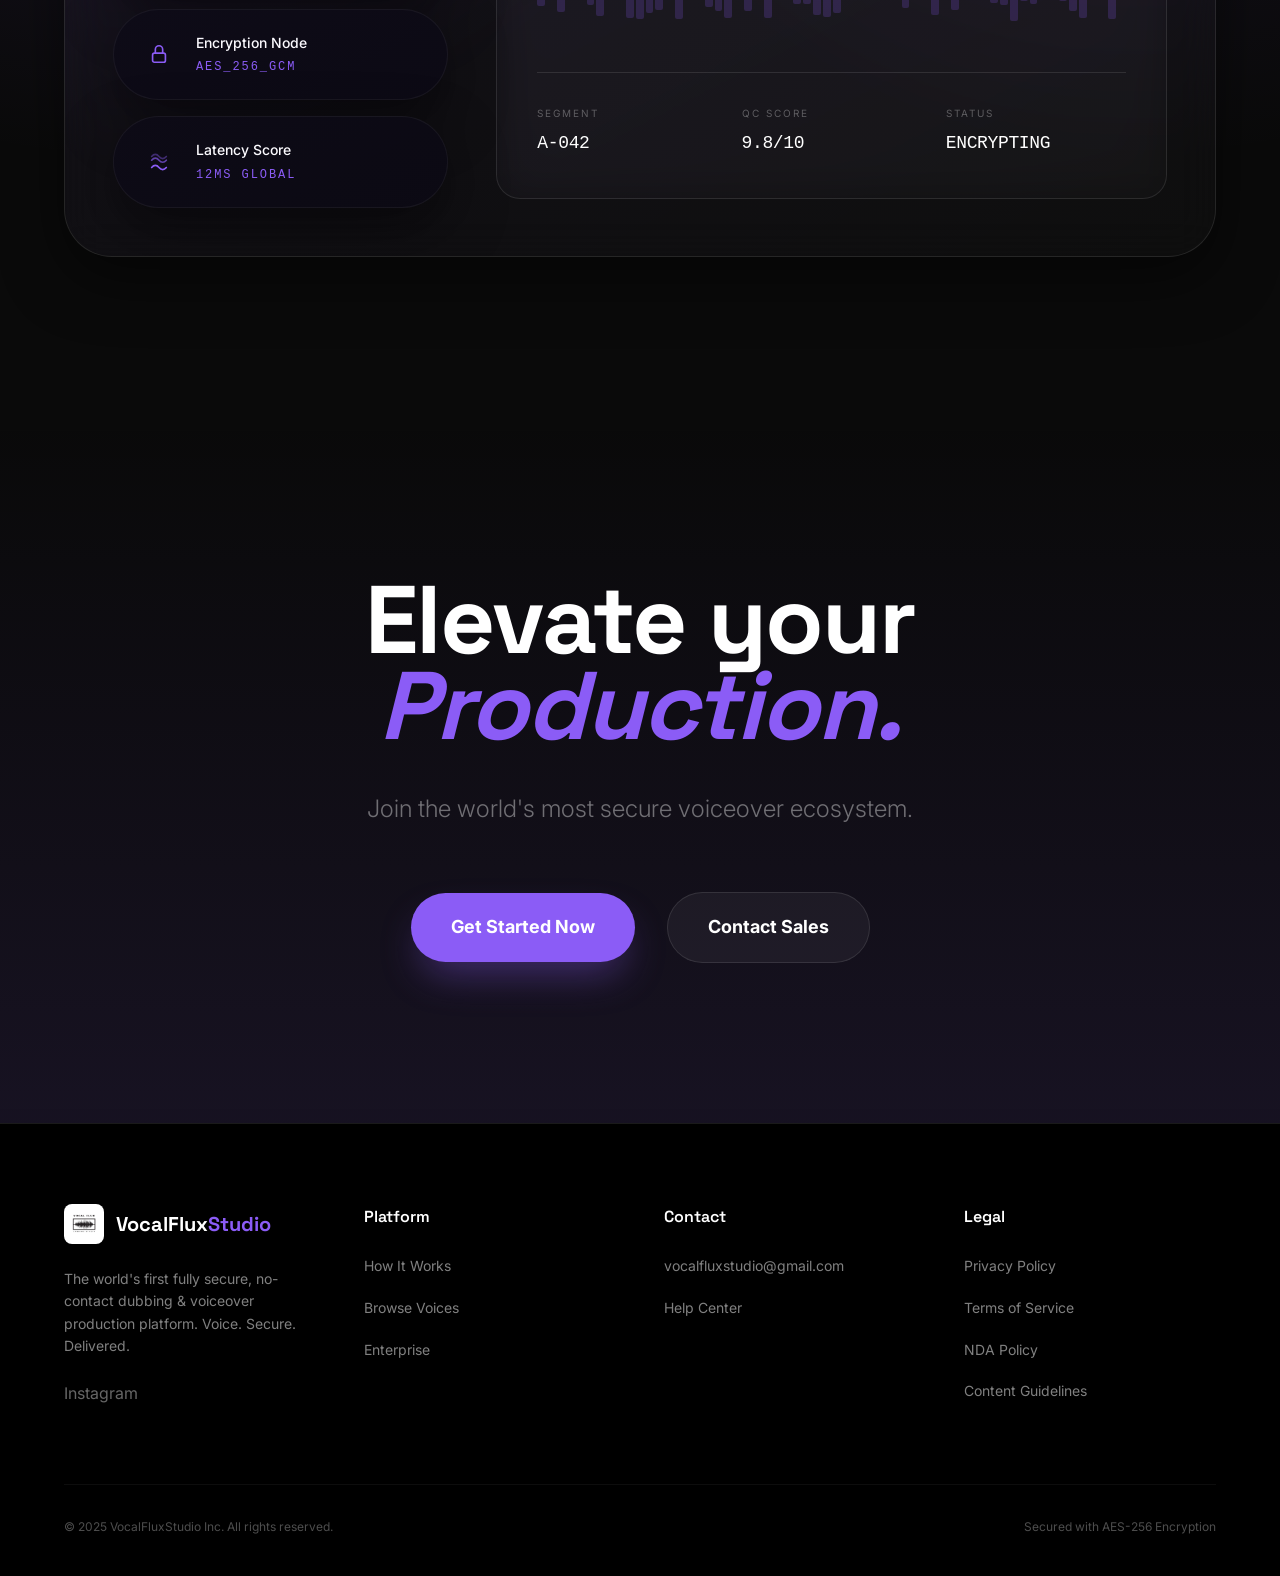
==== commit 43af2bd9: "final commit" ====
--- a/index.html
+++ b/index.html
@@ -5,7 +5,7 @@
     <meta name="viewport" content="width=device-width, initial-scale=1.0, maximum-scale=1" />
     <title>VocalFluxStudio | Secure Dubbing & Voiceover Platform</title>
     <meta name="description" content="VocalFluxStudio is a secure, no-contact voice dubbing marketplace. Voice. Secure. Delivered. No calls. No leaks. Just perfect dubs." />
-    <link rel="icon" type="image/png" href="favicon.png" />
+    <link rel="icon" type="image/png" href="logo.jpg" />
     <link rel="preconnect" href="https://fonts.googleapis.com" crossorigin>
     <link rel="preconnect" href="https://fonts.gstatic.com" crossorigin>
     <link href="https://fonts.googleapis.com/css2?family=Inter:wght@100..900&family=Outfit:wght@100..900&family=Space+Grotesk:wght@300..700&display=swap" rel="stylesheet">
@@ -18,7 +18,7 @@
             <div class="nav-content">
                 <a href="/" class="logo">
                     <div class="logo-icon">
-                        <img src="favicon.png" alt="VocalFluxStudio">
+                        <img src="logo.jpg" alt="VocalFluxStudio">
                     </div>
                     <div class="logo-text">
                         <span class="logo-main">VOCAL<span class="logo-accent">FLUX</span></span>
@@ -328,7 +328,7 @@
             <div class="footer-content">
                 <div class="footer-col">
                     <a href="/" class="footer-logo">
-                        <img src="favicon.png" alt="VocalFluxStudio" style="width: 40px; height: 40px; border-radius: 8px;">
+                        <img src="logo.jpg" alt="VocalFluxStudio" style="width: 40px; height: 40px; border-radius: 8px;">
                         <span>VocalFlux<span class="accent">Studio</span></span>
                     </a>
                     <p>The world's first fully secure, no-contact dubbing & voiceover production platform. Voice. Secure. Delivered.</p>
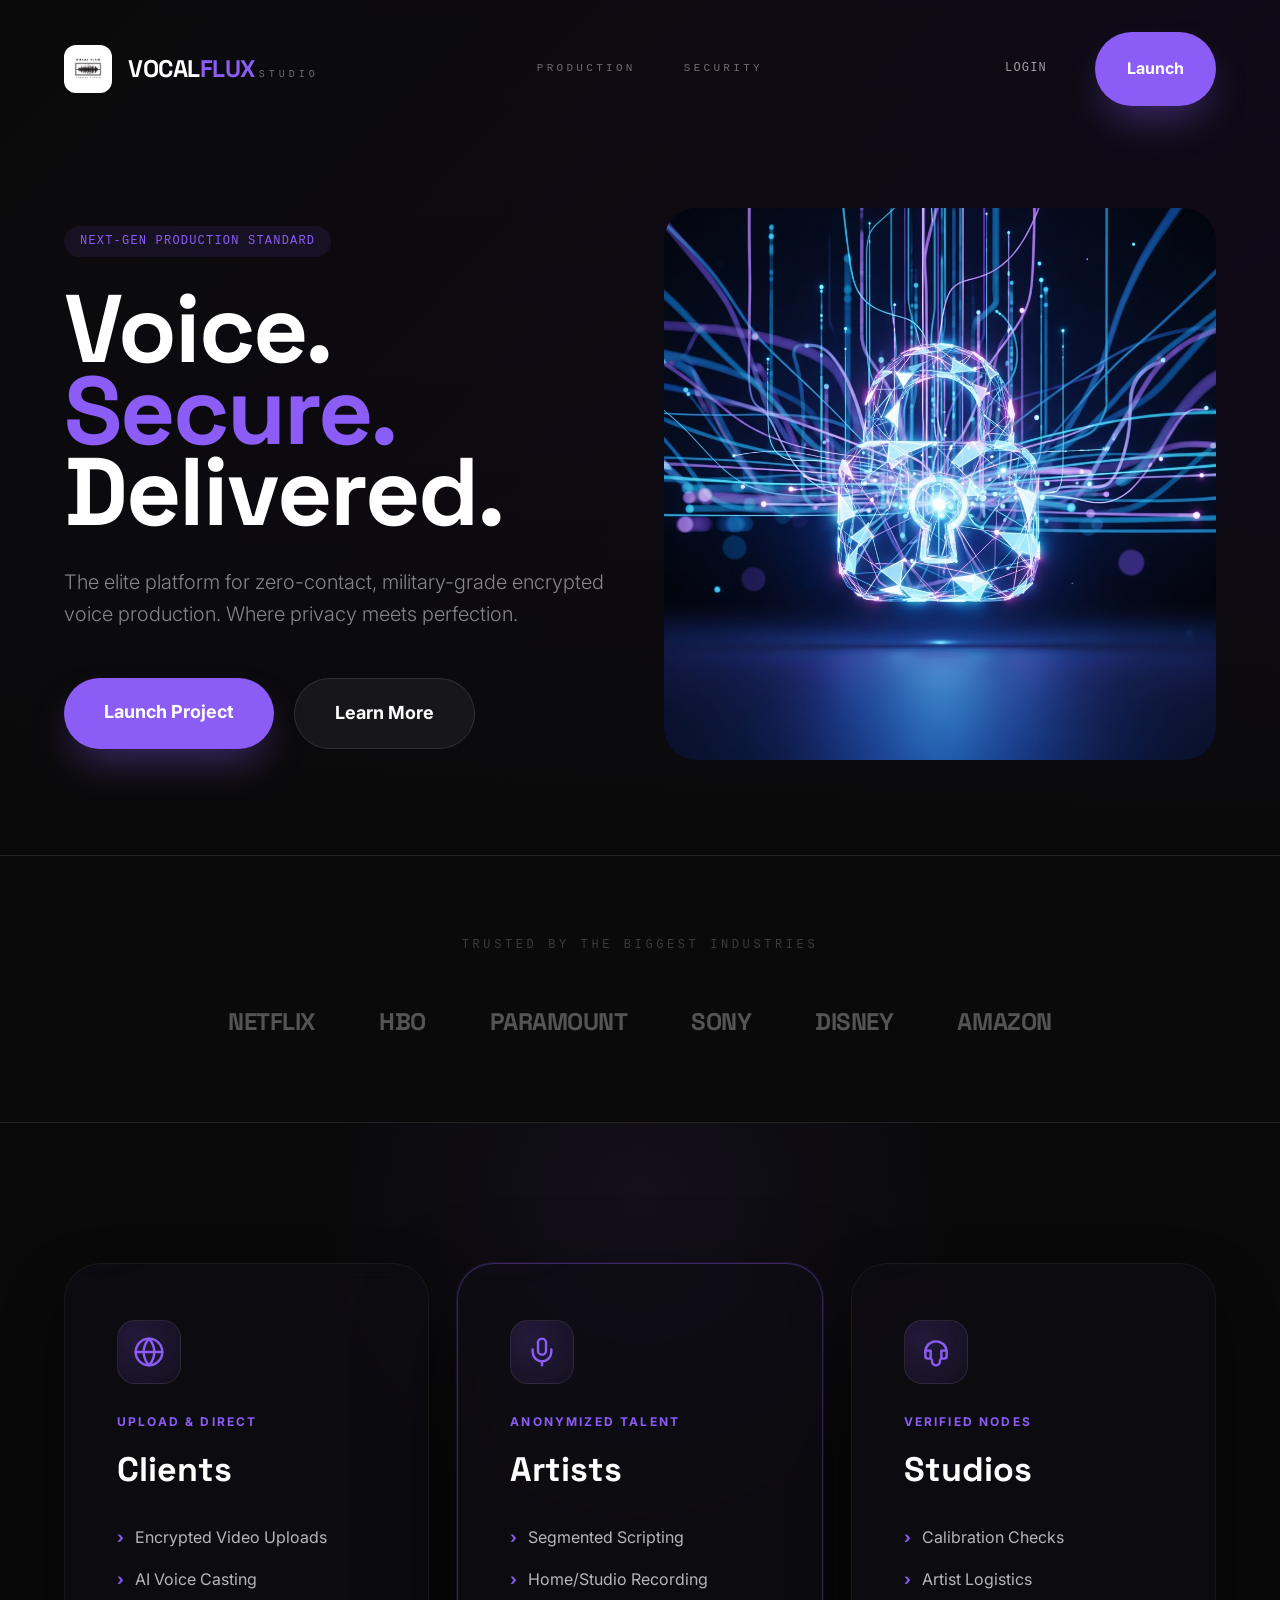
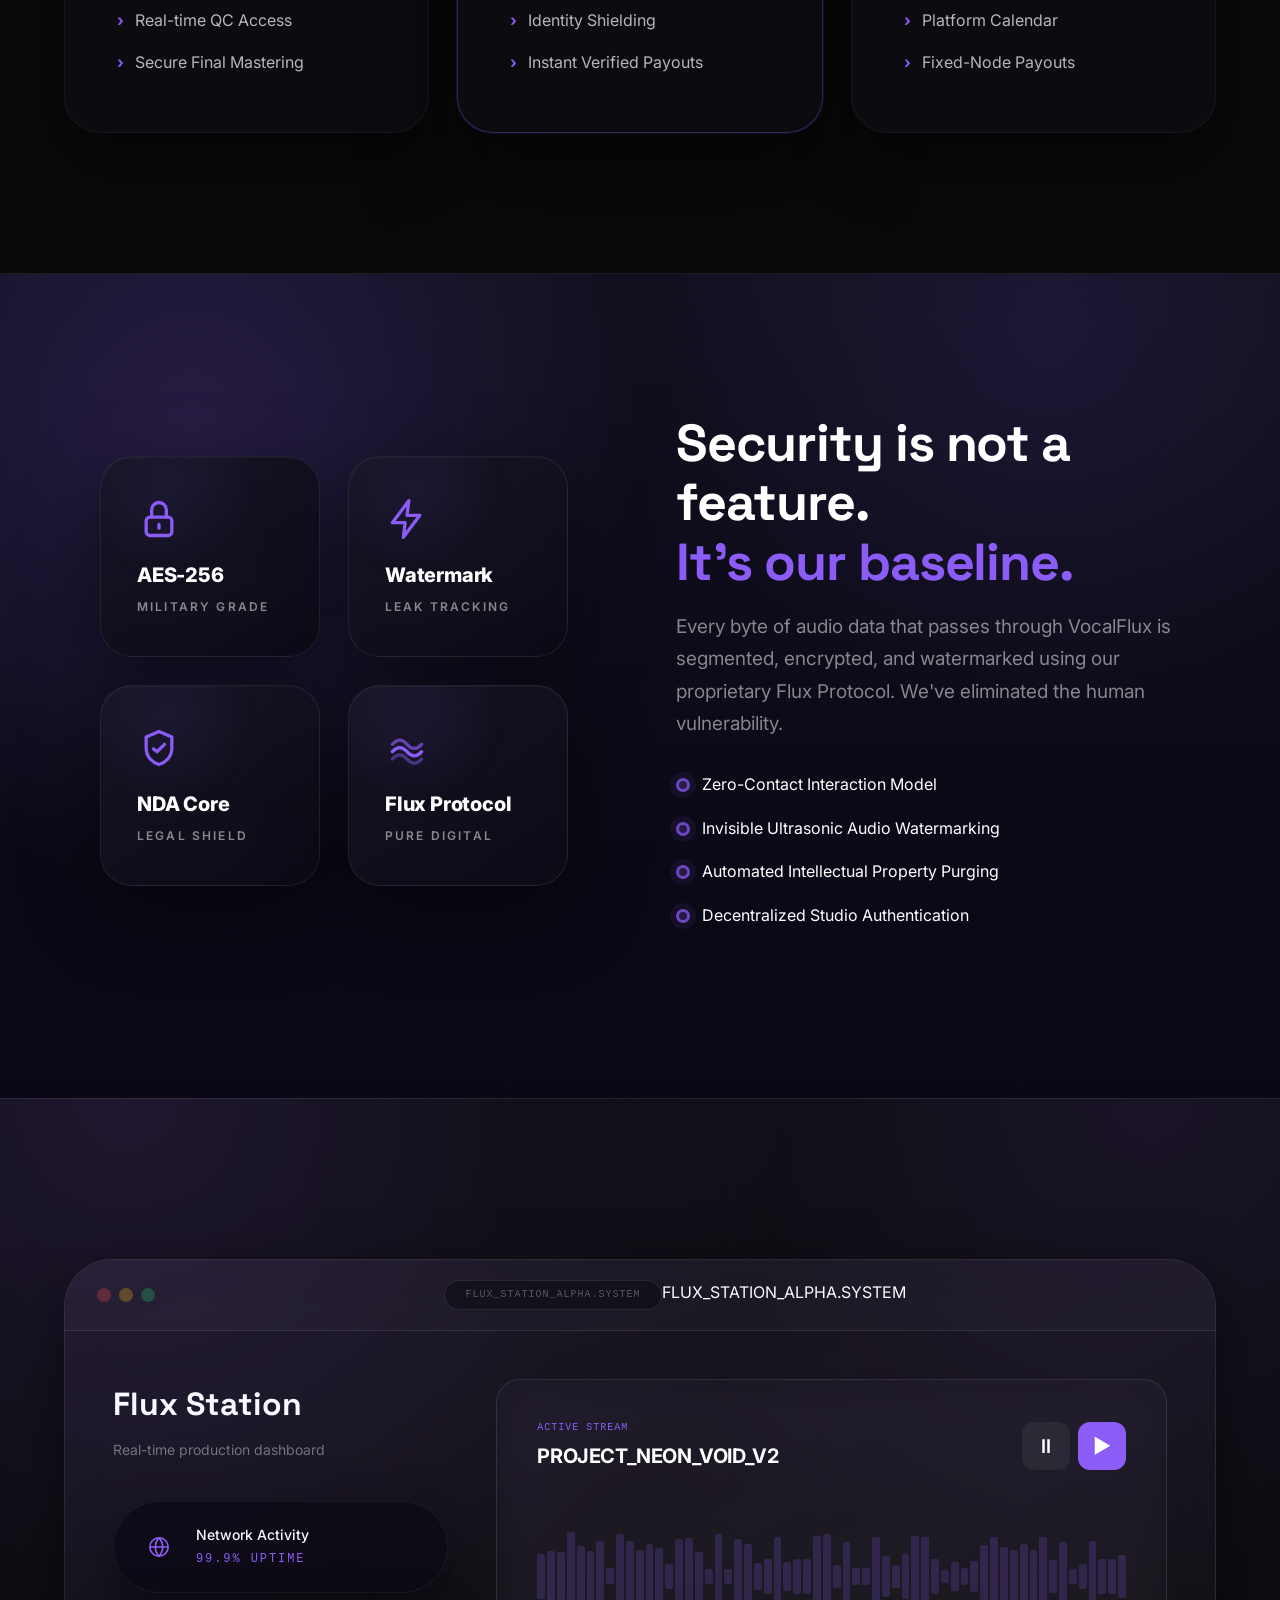
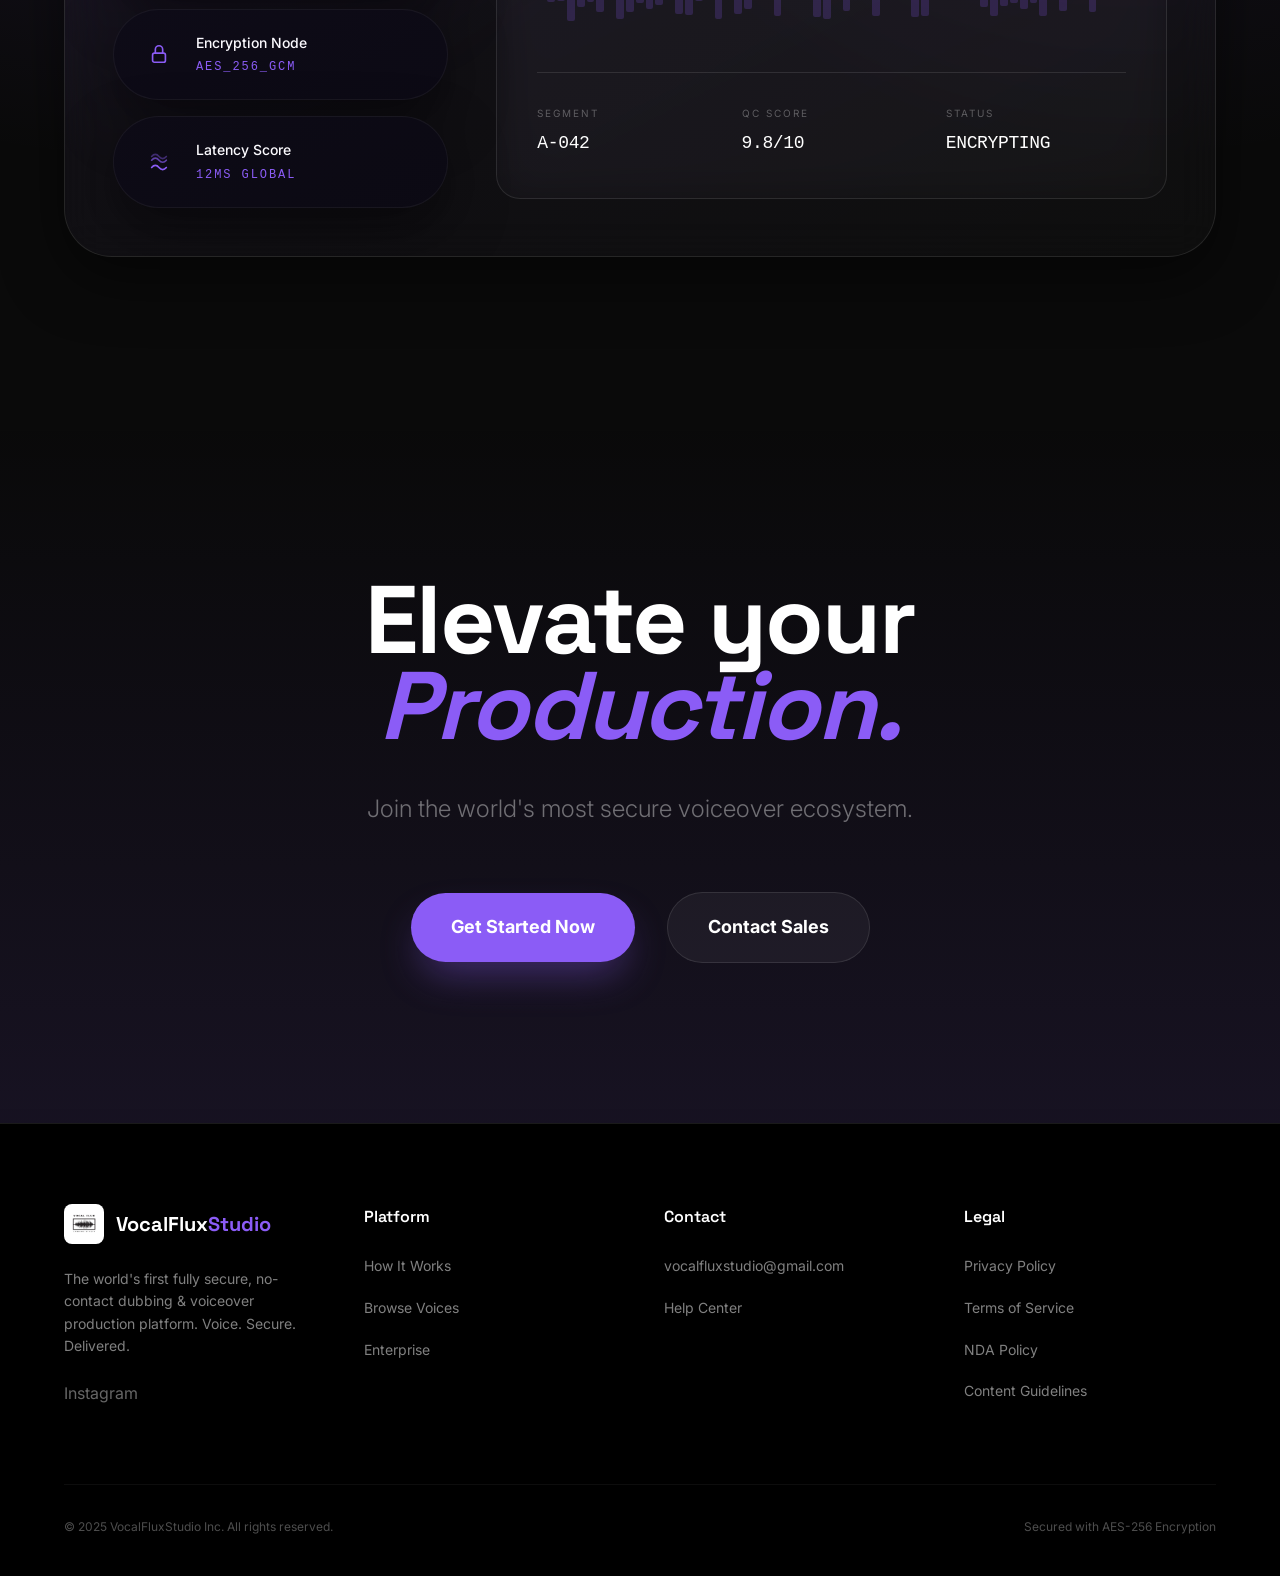
==== commit 991bc786: "final" ====
--- a/index.html
+++ b/index.html
@@ -30,8 +30,8 @@
                     <a href="#features">Security</a>
                 </div>
                 <div class="nav-actions">
-                    <a href="/auth" class="btn-ghost">Login</a>
-                    <a href="/auth" class="btn-primary">Launch</a>
+                    <a href="#" class="btn-ghost">Login</a>
+                    <a href="#" class="btn-primary">Launch</a>
                 </div>
                 <button class="mobile-menu-toggle" id="mobileMenuToggle">
                     <span></span>
@@ -45,8 +45,8 @@
             <div class="mobile-menu-content">
                 <a href="#how-it-works" class="mobile-link">Production</a>
                 <a href="#features" class="mobile-link">Security</a>
-                <a href="/auth" class="btn-outline-mobile">Login</a>
-                <a href="/auth" class="btn-primary-mobile">Launch Project</a>
+                <a href="#" class="btn-outline-mobile">Login</a>
+                <a href="#" class="btn-primary-mobile">Launch Project</a>
             </div>
         </div>
     </nav>
@@ -63,7 +63,7 @@
                     <h1>Voice.<br><span class="accent">Secure.</span><br>Delivered.</h1>
                     <p>The elite platform for zero-contact, military-grade encrypted voice production. Where privacy meets perfection.</p>
                     <div class="hero-actions">
-                        <a href="/auth" class="btn-primary-large">Launch Project</a>
+                        <a href="#" class="btn-primary-large">Launch Project</a>
                         <a href="#features" class="btn-outline-large">Learn More</a>
                     </div>
                 </div>
@@ -316,7 +316,7 @@
             <h2>Elevate your<br><span class="accent italic">Production.</span></h2>
             <p>Join the world's most secure voiceover ecosystem.</p>
             <div class="cta-actions">
-                <a href="/auth" class="btn-primary-large">Get Started Now</a>
+                <a href="#" class="btn-primary-large">Get Started Now</a>
                 <a href="#contact" class="btn-outline-large">Contact Sales</a>
             </div>
         </div>
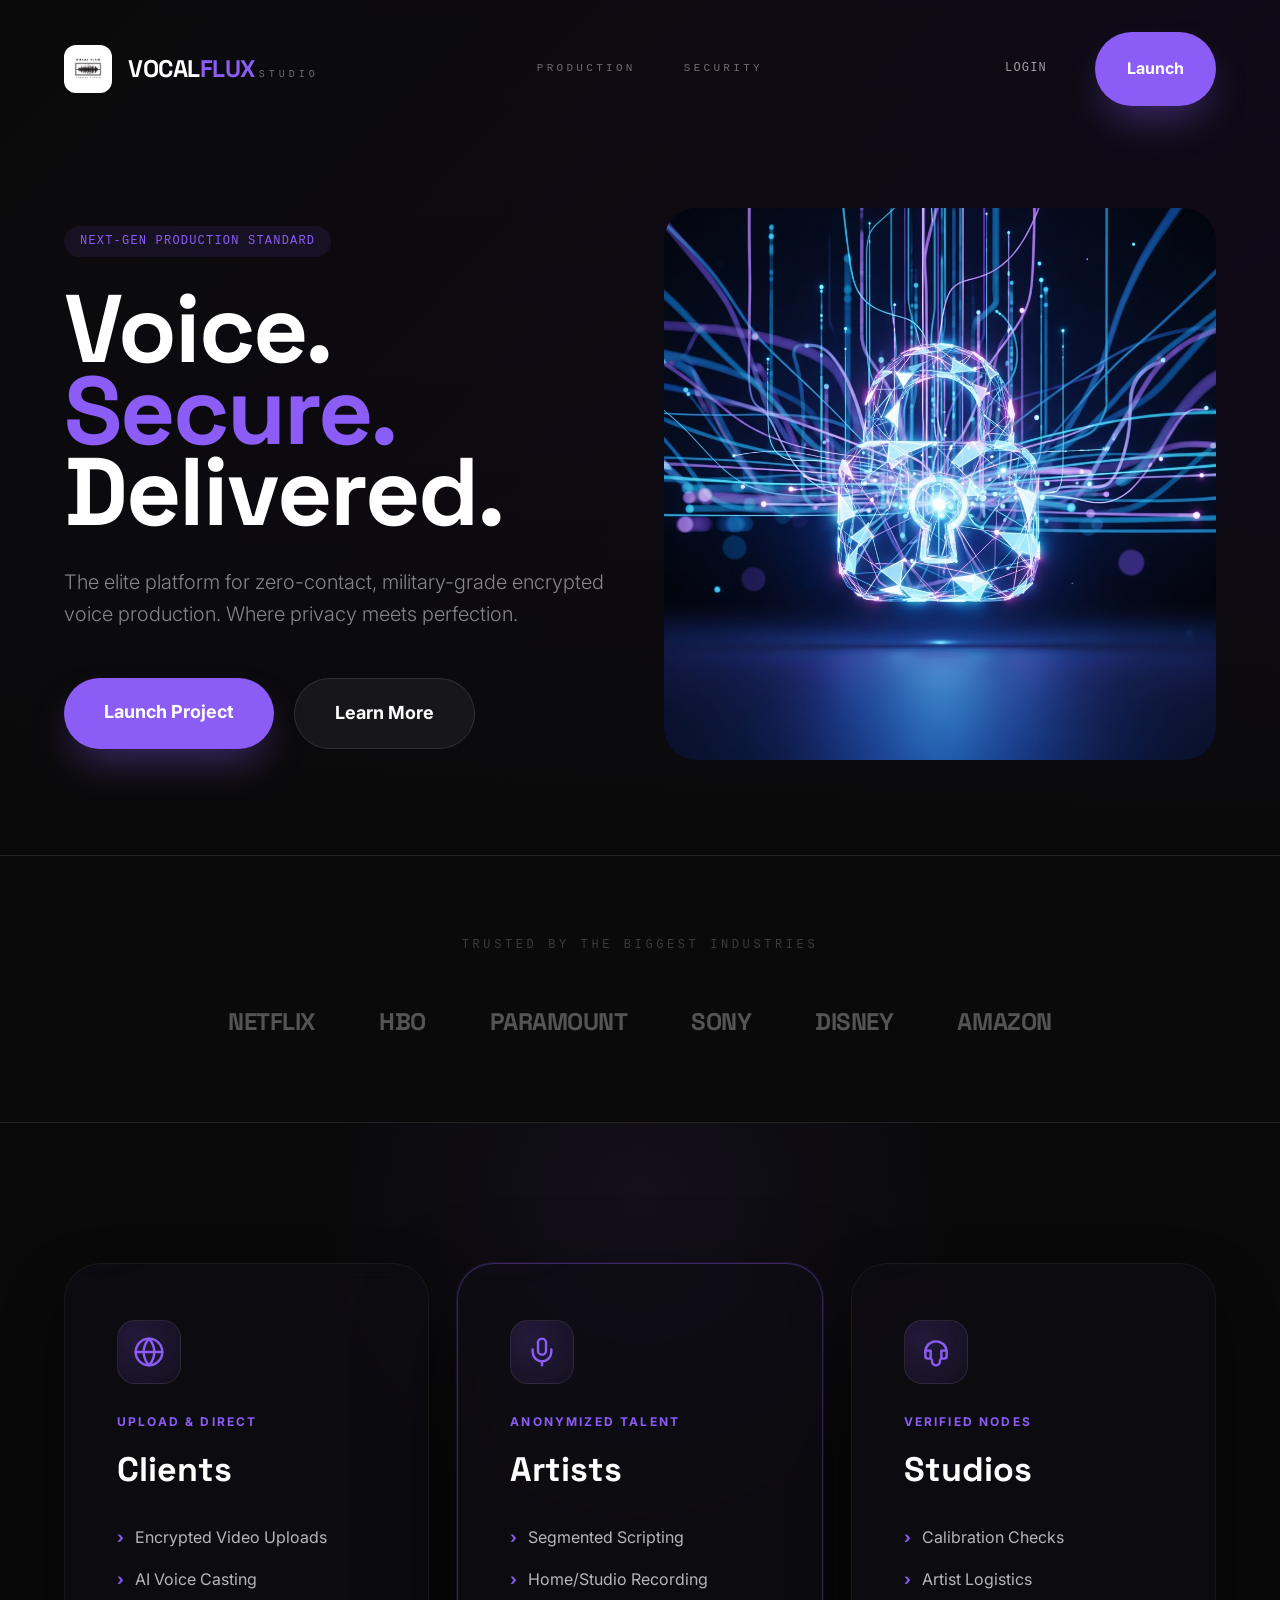
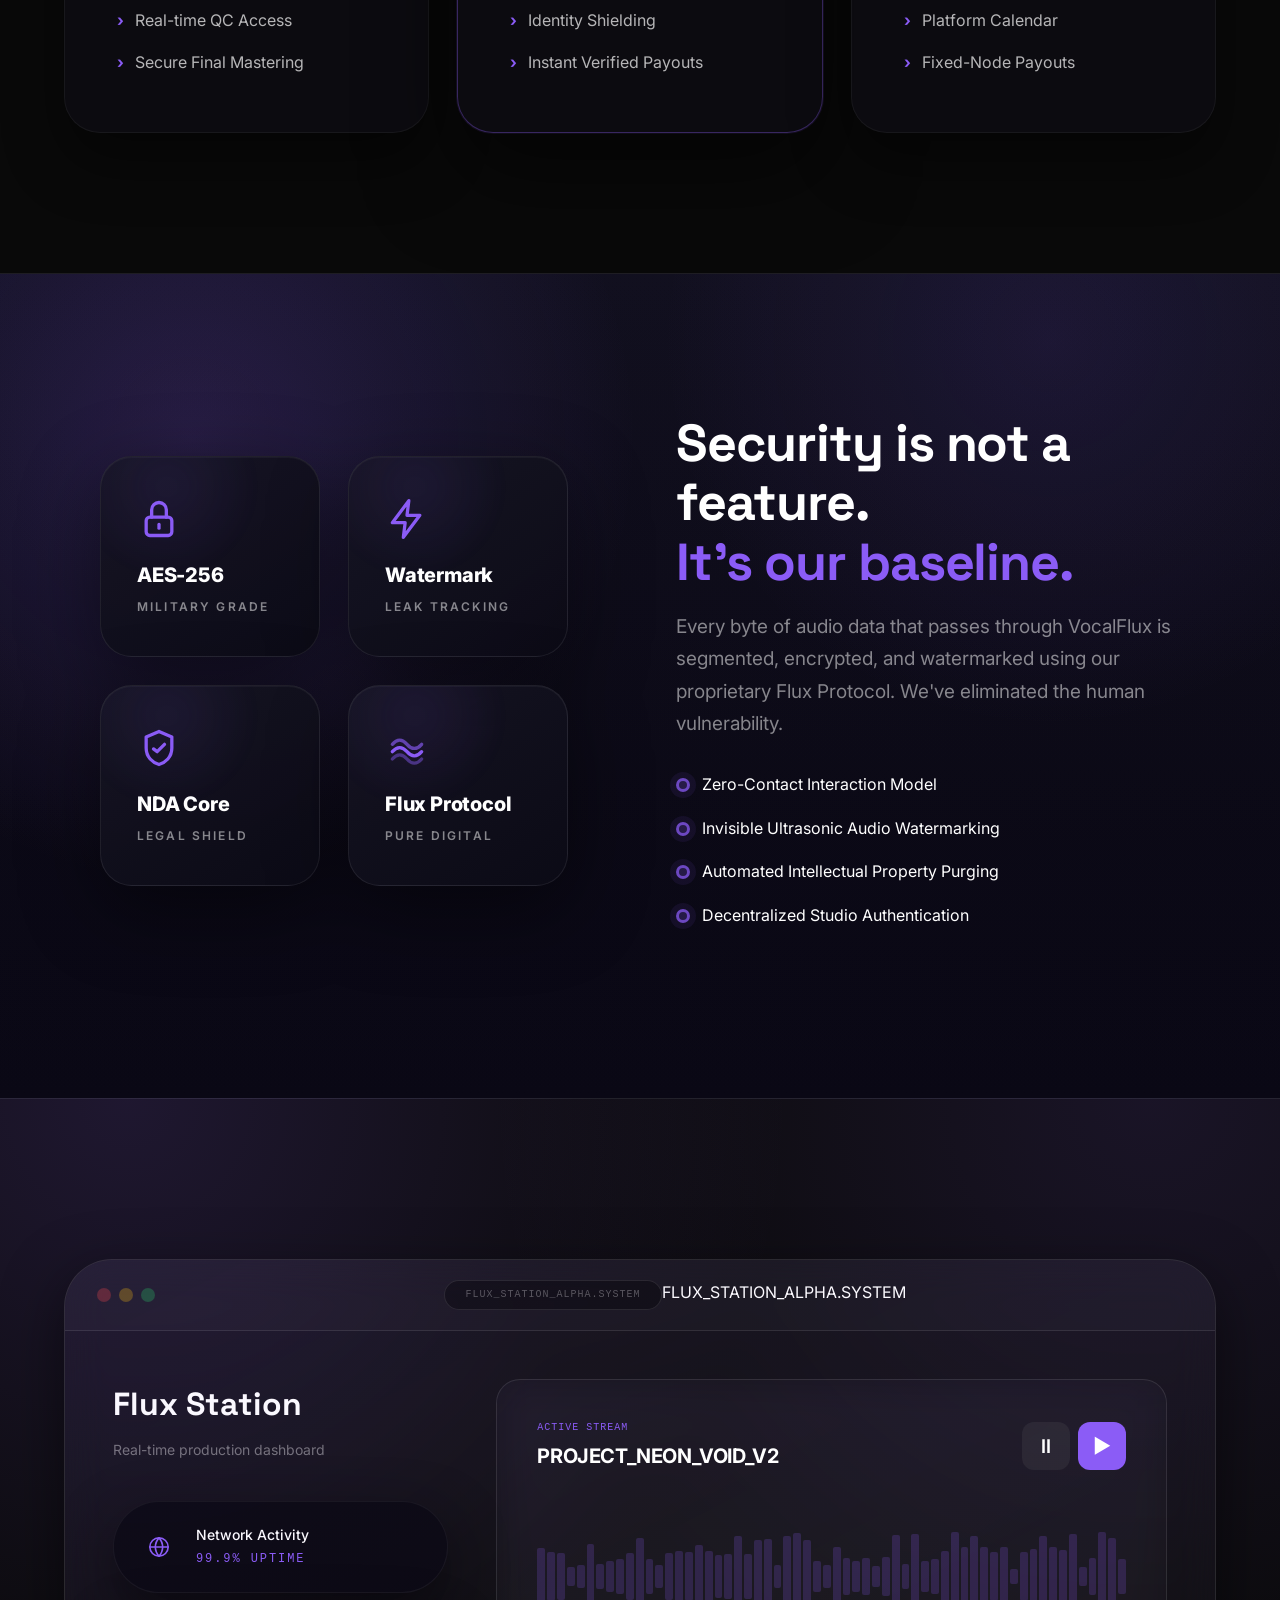
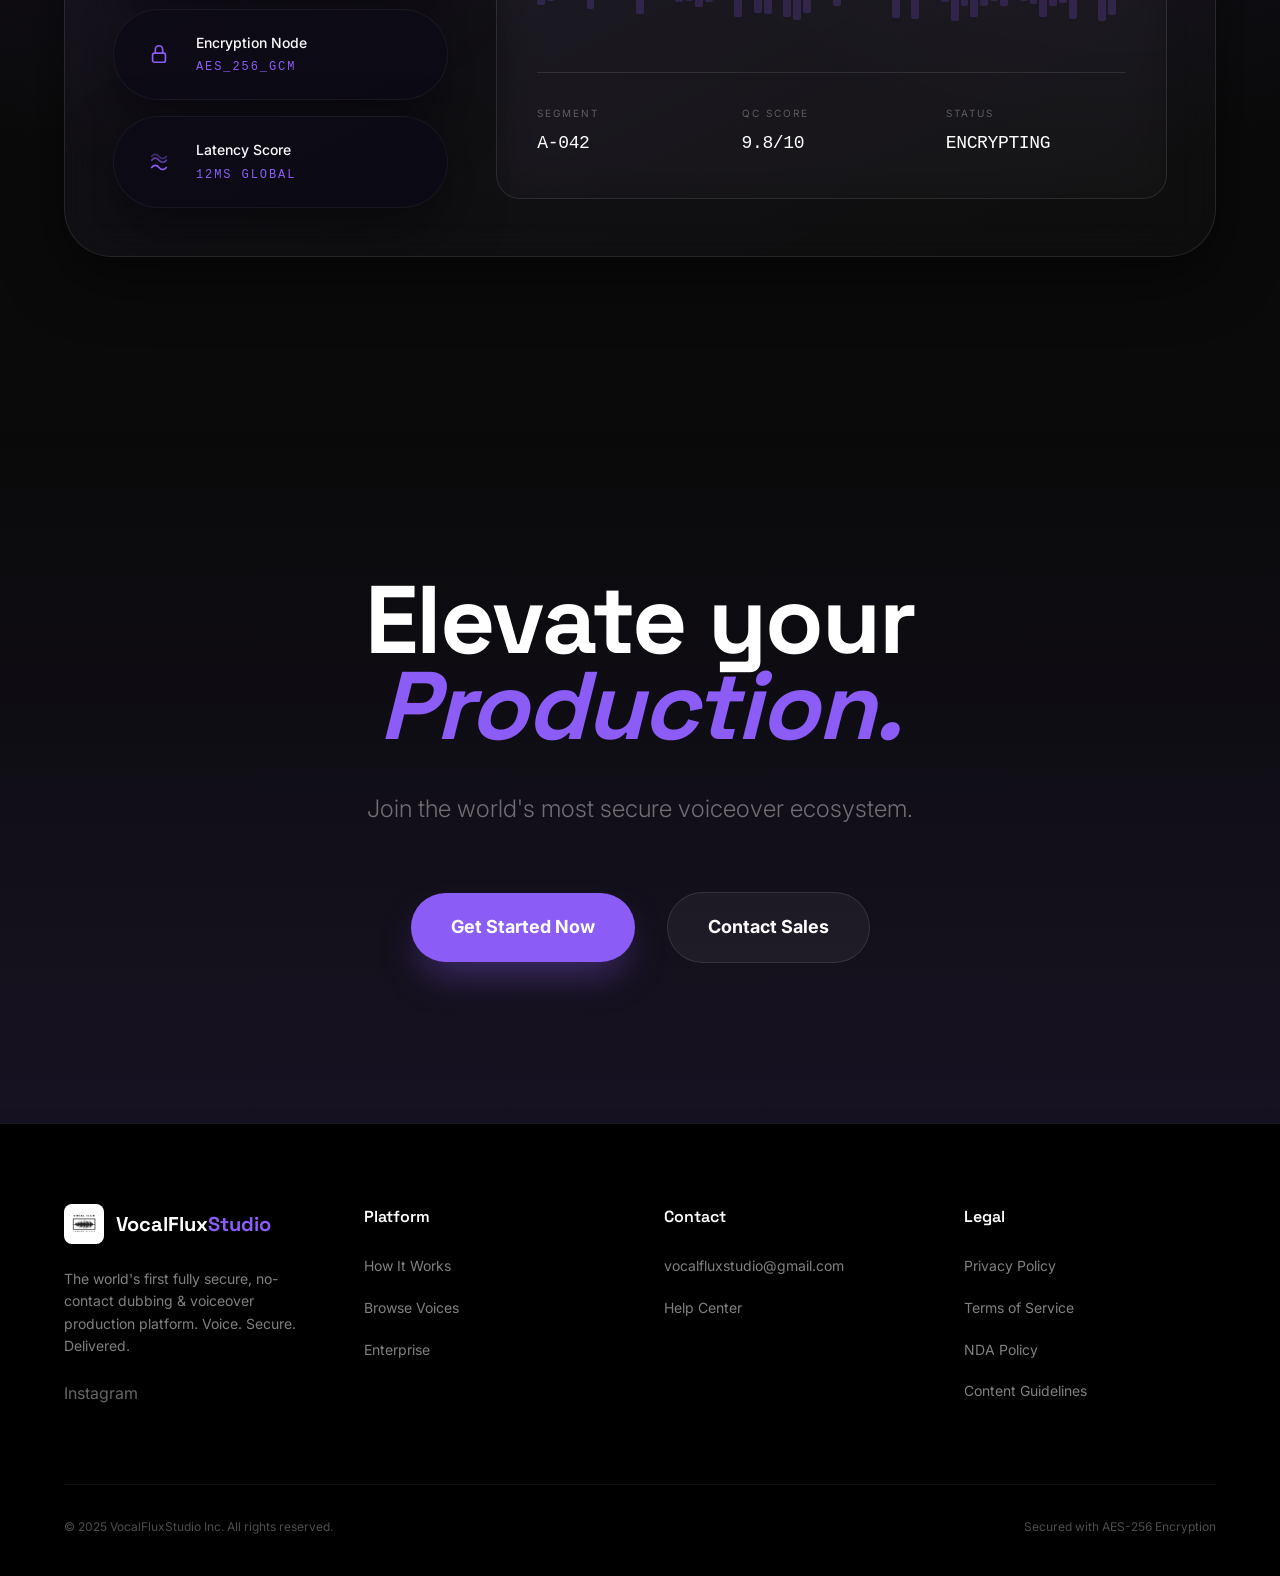
==== commit 6fa6604a: "done" ====
--- a/index.html
+++ b/index.html
@@ -30,8 +30,8 @@
                     <a href="#features">Security</a>
                 </div>
                 <div class="nav-actions">
-                    <a href="#" class="btn-ghost">Login</a>
-                    <a href="#" class="btn-primary">Launch</a>
+                    <a href="auth.html" class="btn-ghost">Login</a>
+                    <a href="auth.html" class="btn-primary">Launch</a>
                 </div>
                 <button class="mobile-menu-toggle" id="mobileMenuToggle">
                     <span></span>
@@ -45,8 +45,8 @@
             <div class="mobile-menu-content">
                 <a href="#how-it-works" class="mobile-link">Production</a>
                 <a href="#features" class="mobile-link">Security</a>
-                <a href="#" class="btn-outline-mobile">Login</a>
-                <a href="#" class="btn-primary-mobile">Launch Project</a>
+                <a href="auth.html" class="btn-outline-mobile">Login</a>
+                <a href="auth.html" class="btn-primary-mobile">Launch Project</a>
             </div>
         </div>
     </nav>
@@ -63,7 +63,7 @@
                     <h1>Voice.<br><span class="accent">Secure.</span><br>Delivered.</h1>
                     <p>The elite platform for zero-contact, military-grade encrypted voice production. Where privacy meets perfection.</p>
                     <div class="hero-actions">
-                        <a href="#" class="btn-primary-large">Launch Project</a>
+                        <a href="auth.html" class="btn-primary-large">Launch Project</a>
                         <a href="#features" class="btn-outline-large">Learn More</a>
                     </div>
                 </div>
@@ -316,7 +316,7 @@
             <h2>Elevate your<br><span class="accent italic">Production.</span></h2>
             <p>Join the world's most secure voiceover ecosystem.</p>
             <div class="cta-actions">
-                <a href="#" class="btn-primary-large">Get Started Now</a>
+                <a href="auth.html" class="btn-primary-large">Get Started Now</a>
                 <a href="#contact" class="btn-outline-large">Contact Sales</a>
             </div>
         </div>
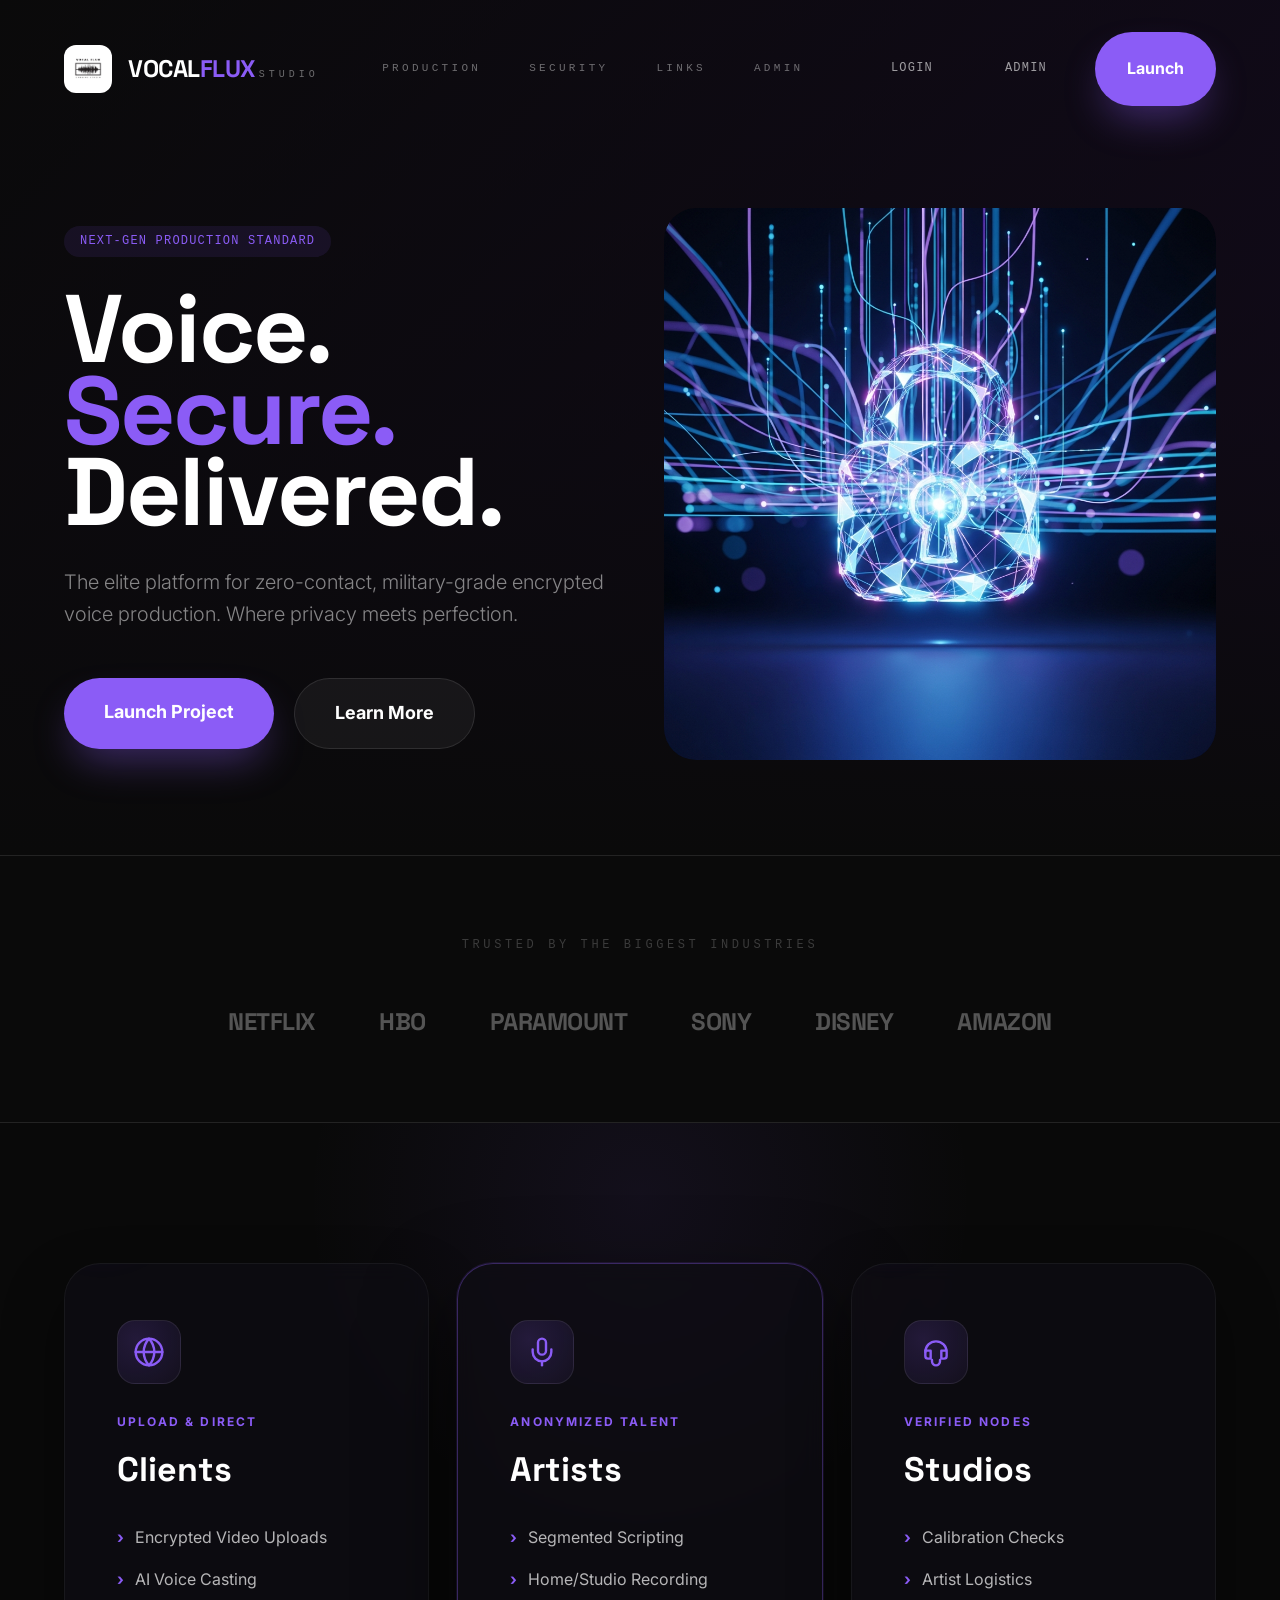
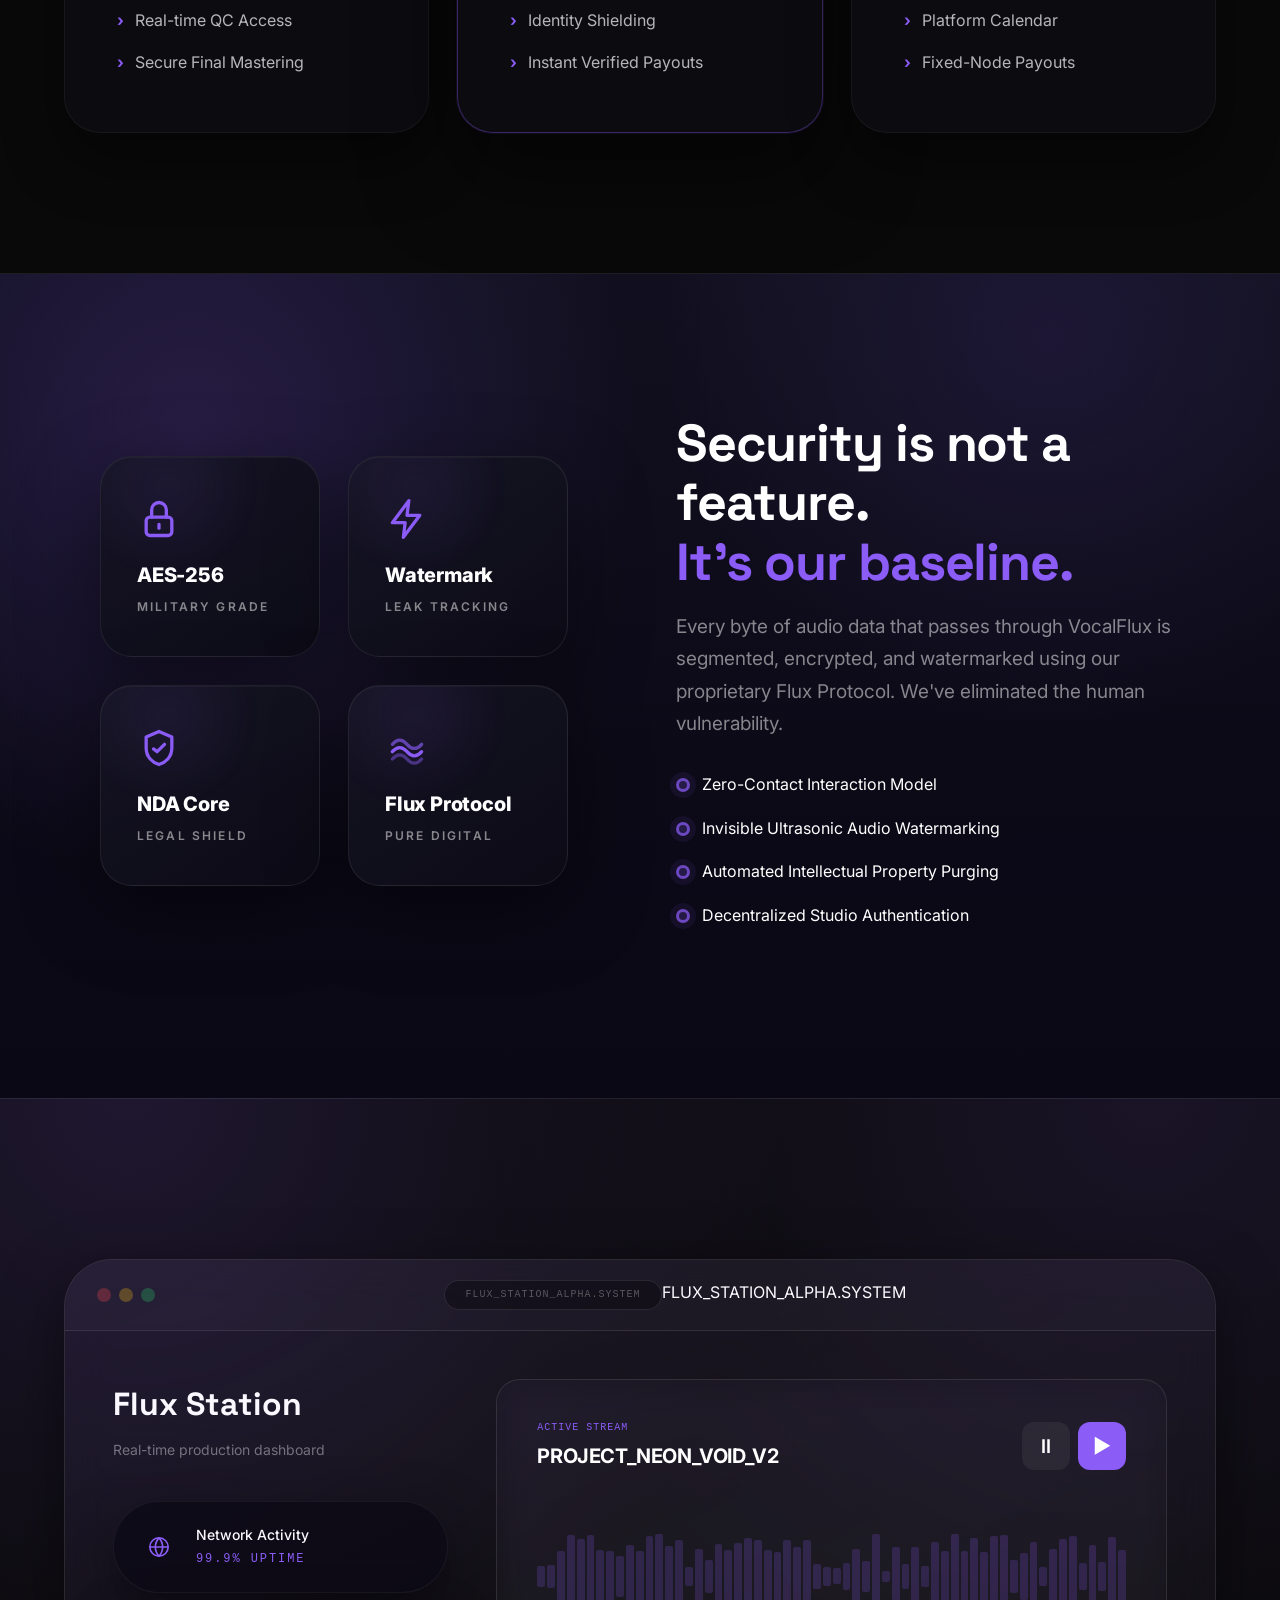
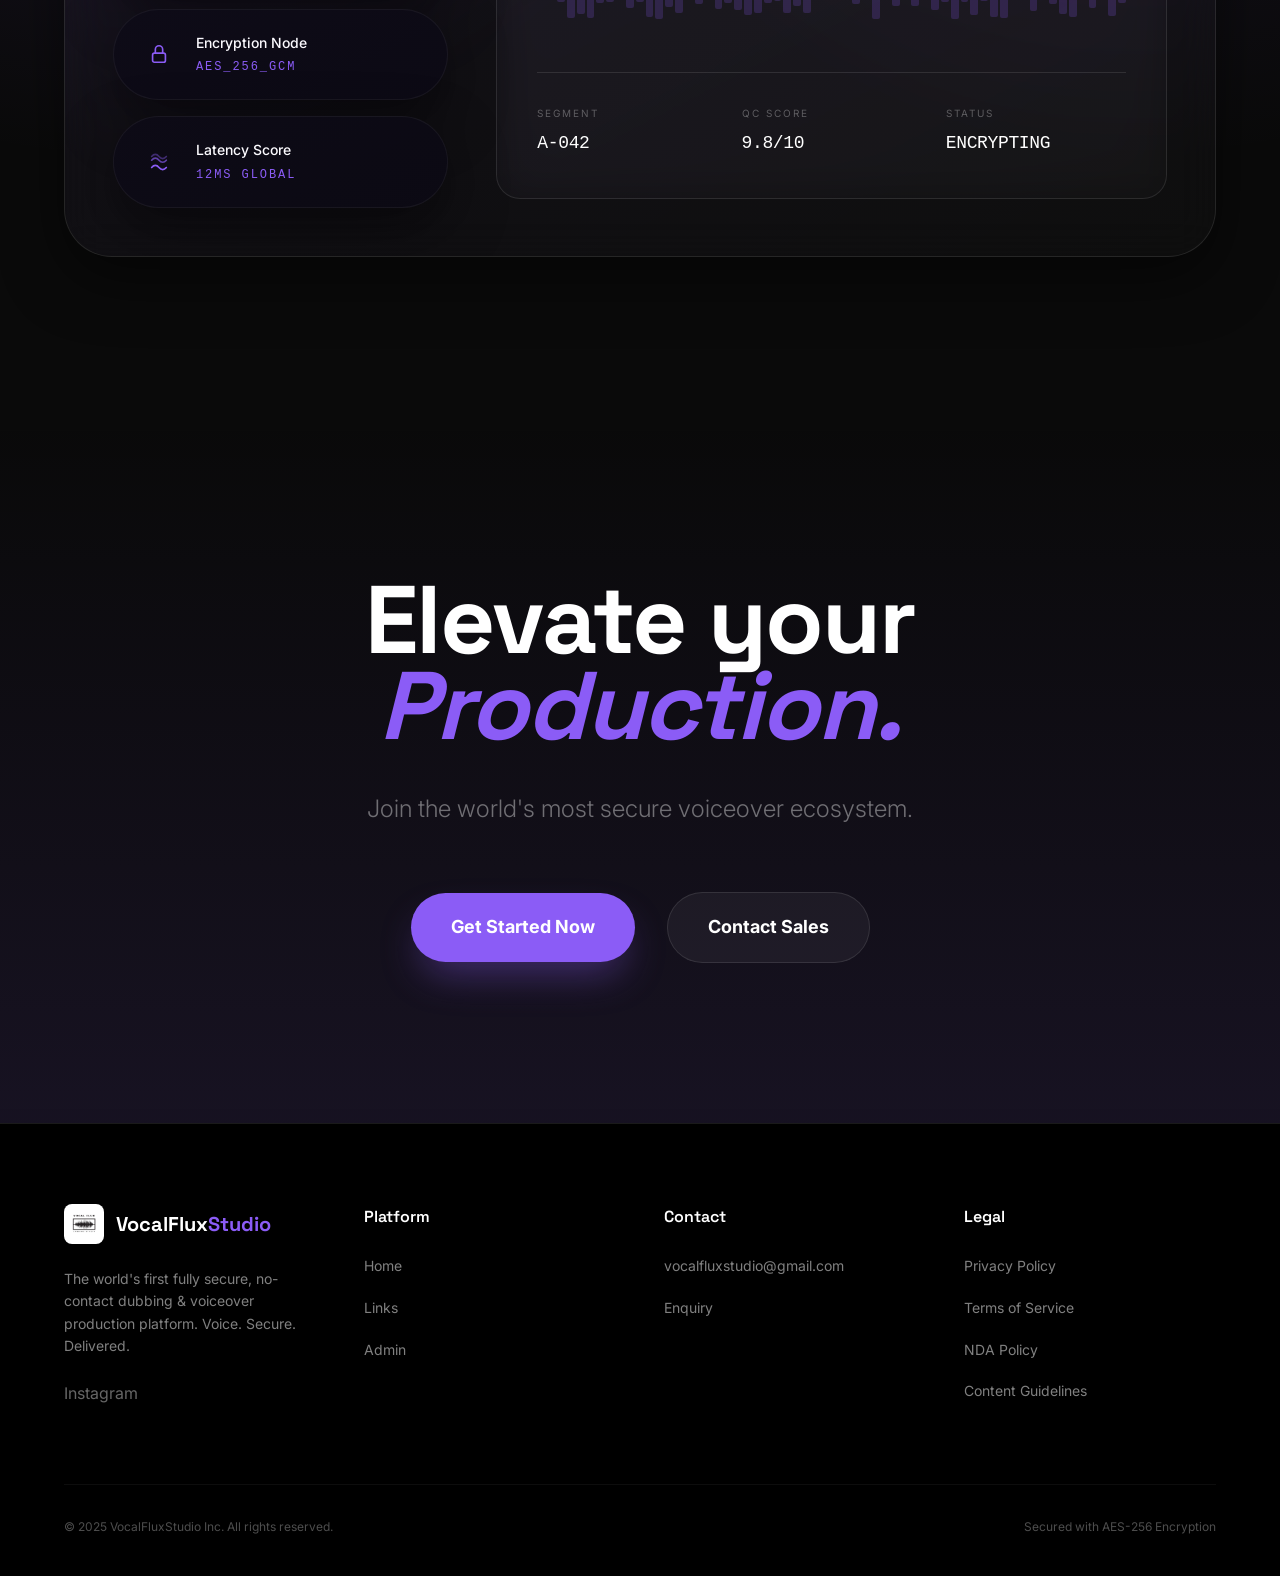
==== commit 4ef1e239: "last update" ====
--- a/index.html
+++ b/index.html
@@ -16,7 +16,7 @@
     <nav id="navbar" class="navbar">
         <div class="container">
             <div class="nav-content">
-                <a href="/" class="logo">
+                <a href="index.html" class="logo">
                     <div class="logo-icon">
                         <img src="logo.jpg" alt="VocalFluxStudio">
                     </div>
@@ -28,9 +28,12 @@
                 <div class="nav-links">
                     <a href="#how-it-works">Production</a>
                     <a href="#features">Security</a>
+                    <a href="index.php">Links</a>
+                    <a href="admin/login.php">Admin</a>
                 </div>
                 <div class="nav-actions">
                     <a href="auth.html" class="btn-ghost">Login</a>
+                    <a href="admin/login.php" class="btn-ghost">Admin</a>
                     <a href="auth.html" class="btn-primary">Launch</a>
                 </div>
                 <button class="mobile-menu-toggle" id="mobileMenuToggle">
@@ -45,8 +48,10 @@
             <div class="mobile-menu-content">
                 <a href="#how-it-works" class="mobile-link">Production</a>
                 <a href="#features" class="mobile-link">Security</a>
+                <a href="index.php" class="mobile-link">Links</a>
+                <a href="admin/login.php" class="mobile-link">Admin</a>
                 <a href="auth.html" class="btn-outline-mobile">Login</a>
-                <a href="auth.html" class="btn-primary-mobile">Launch Project</a>
+                <a href="index.php" class="btn-primary-mobile">Launch Project</a>
             </div>
         </div>
     </nav>
@@ -63,7 +68,7 @@
                     <h1>Voice.<br><span class="accent">Secure.</span><br>Delivered.</h1>
                     <p>The elite platform for zero-contact, military-grade encrypted voice production. Where privacy meets perfection.</p>
                     <div class="hero-actions">
-                        <a href="auth.html" class="btn-primary-large">Launch Project</a>
+                        <a href="index.php" class="btn-primary-large">Launch Project</a>
                         <a href="#features" class="btn-outline-large">Learn More</a>
                     </div>
                 </div>
@@ -317,7 +322,7 @@
             <p>Join the world's most secure voiceover ecosystem.</p>
             <div class="cta-actions">
                 <a href="auth.html" class="btn-primary-large">Get Started Now</a>
-                <a href="#contact" class="btn-outline-large">Contact Sales</a>
+                <a href="index.php#enquiry" class="btn-outline-large">Contact Sales</a>
             </div>
         </div>
     </section>
@@ -327,7 +332,7 @@
         <div class="container">
             <div class="footer-content">
                 <div class="footer-col">
-                    <a href="/" class="footer-logo">
+                    <a href="index.html" class="footer-logo">
                         <img src="logo.jpg" alt="VocalFluxStudio" style="width: 40px; height: 40px; border-radius: 8px;">
                         <span>VocalFlux<span class="accent">Studio</span></span>
                     </a>
@@ -339,16 +344,16 @@
                 <div class="footer-col">
                     <h4>Platform</h4>
                     <ul>
-                        <li><a href="#how-it-works">How It Works</a></li>
-                        <li><a href="#features">Browse Voices</a></li>
-                        <li><a href="#enterprise">Enterprise</a></li>
+                        <li><a href="index.html">Home</a></li>
+                        <li><a href="index.php">Links</a></li>
+                        <li><a href="admin/login.php">Admin</a></li>
                     </ul>
                 </div>
                 <div class="footer-col">
                     <h4>Contact</h4>
                     <ul>
                         <li><a href="mailto:vocalfluxstudio@gmail.com">vocalfluxstudio@gmail.com</a></li>
-                        <li><a href="#help">Help Center</a></li>
+                        <li><a href="index.php#enquiry">Enquiry</a></li>
                     </ul>
                 </div>
                 <div class="footer-col">
